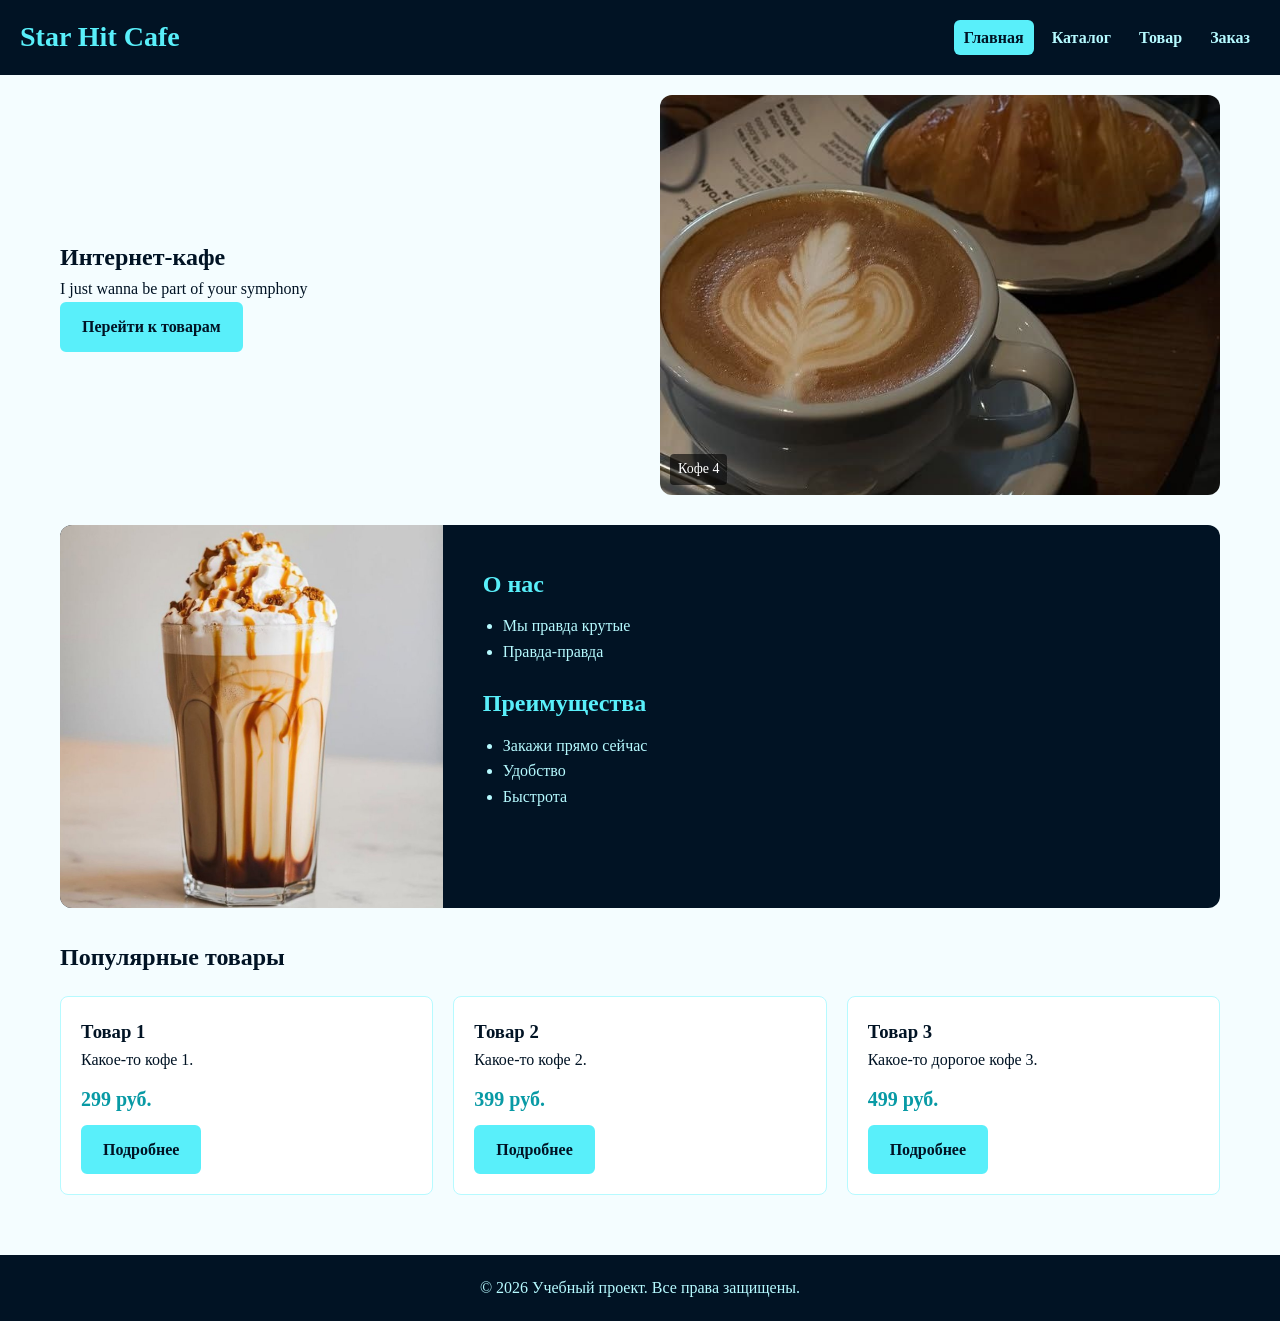
==== index.html @ b4f0cbf7 "feat: add responsive layout, a11y and carousel" ====
<!doctype html>
<html lang="ru">
<head>
  <meta charset="UTF-8">
  <meta name="viewport" content="width=device-width, initial-scale=1.0">
  <meta name="description" content="Учебный frontend-проект интернет-кафе Star Hit Cafe.">
  <title>Star Hit Cafe — Главная</title>
  <link rel="stylesheet" href="css/style.css">
  <link rel="stylesheet" href="css/responsive.css">
</head>
<body>
  <a class="skip-link" href="#main">Перейти к основному содержимому</a>

  <header class="site-header">
    <div class="header-inner">
      <a class="logo" href="index.html" aria-label="Star Hit Cafe - на главную">Star Hit Cafe</a>
      <nav class="site-nav" aria-label="Основная навигация">
        <ul class="nav-list">
          <li><a href="index.html" class="nav-link active" aria-current="page">Главная</a></li>
          <li><a href="catalog.html" class="nav-link">Каталог</a></li>
          <li><a href="product.html" class="nav-link">Товар</a></li>
          <li><a href="order.html" class="nav-link">Заказ</a></li>
        </ul>
      </nav>
    </div>
  </header>

  <main id="main" class="main-content">
    <section class="hero-section">
      <div class="hero-text">
        <h1 class="hero-title">Интернет-кафе</h1>
        <p class="hero-desc">I just wanna be part of your symphony</p>
        <a class="btn" href="#popular">Перейти к товарам</a>
      </div>
      
      <!-- CSS КАРУСЕЛЬ -->
      <div class="carousel">
        <div class="carousel-inner">
          <div class="carousel-item">
            <img src="images/coffee-4.jpg" alt="Кофе 4" class="carousel-img">
            <span class="carousel-caption">Кофе 4</span>
          </div>
          <div class="carousel-item">
            <img src="images/coffee-5.jpg" alt="Кофе 5" class="carousel-img">
            <span class="carousel-caption">Кофе 5</span>
          </div>
          <div class="carousel-item">
            <img src="images/coffee-6.jpg" alt="Кофе 6" class="carousel-img">
            <span class="carousel-caption">Кофе 6</span>
          </div>
        </div>
      </div>
    </section>

    <section class="info-section">
      <div class="info-img-container">
        <img src="images/coffee-1.jpg" alt="Наш кофе" class="info-img">
      </div>
      <div class="info-content">
        <h2 id="about-us">О нас</h2>
        <ul class="info-list">
          <li>Мы правда крутые</li>
          <li>Правда-правда</li>
        </ul>
        <h2 id="advantages">Преимущества</h2>
        <ul class="info-list">
          <li>Закажи прямо сейчас</li>
          <li>Удобство</li>
          <li>Быстрота</li>
        </ul>
      </div>
    </section>

    <section id="popular" class="popular-section">
      <h2>Популярные товары</h2>
      <div class="products-grid">
        <article class="product-card">
          <h3>Товар 1</h3>
          <p>Какое-то кофе 1.</p>
          <p class="price">299 руб.</p>
          <a href="product.html" class="btn">Подробнее</a>
        </article>
        <article class="product-card">
          <h3>Товар 2</h3>
          <p>Какое-то кофе 2.</p>
          <p class="price">399 руб.</p>
          <a href="product.html" class="btn">Подробнее</a>
        </article>
        <article class="product-card">
          <h3>Товар 3</h3>
          <p>Какое-то дорогое кофе 3.</p>
          <p class="price">499 руб.</p>
          <a href="product.html" class="btn">Подробнее</a>
        </article>
      </div>
    </section>
  </main>

  <footer class="site-footer">
    <p>&copy; 2026 Учебный проект. Все права защищены.</p>
  </footer>
  <script src="js/main.js" defer></script>
</body>
</html>
---- css/style.css ----
:root {
  --color-bg: #f4fdff;
  --color-text: #011324;
  --color-primary: #59effa;
  --color-primary-dark: #089aa5;
  --color-surface: #011324;
  --color-border: #b6faff;
}

* { box-sizing: border-box; margin: 0; padding: 0; }

body {
  font-family: 'Garamond', 'Times New Roman', serif;
  background-color: var(--color-bg);
  color: var(--color-text);
  line-height: 1.6;
  cursor: url('../images/cursor-normal.png'), auto;
}

a, button, .btn { cursor: url('../images/cursor-hover.png'), pointer; }

.skip-link {
  position: absolute;
  top: -100px;
  left: 16px;
  background: #111;
  color: #fff;
  padding: 8px 12px;
  z-index: 1000;
  text-decoration: none;
}
.skip-link:focus { top: 16px; }

:focus-visible { outline: 3px solid var(--color-primary-dark); outline-offset: 3px; }

.site-header { background: var(--color-surface); padding: 15px 20px; }
.header-inner { display: flex; flex-direction: column; align-items: center; gap: 10px; }
.logo { font-size: 28px; color: var(--color-primary); text-decoration: none; font-weight: bold; }
.nav-list { display: flex; flex-direction: column; gap: 8px; list-style: none; }
.nav-link { color: var(--color-border); text-decoration: none; font-weight: bold; padding: 5px 10px; border-radius: 6px; display: block; text-align: center; }
.nav-link:hover, .nav-link.active { background: var(--color-primary); color: var(--color-text); }

.main-content { padding: 20px; max-width: 1200px; margin: 0 auto; }
.page-title { margin-bottom: 20px; border-bottom: 3px solid var(--color-primary); display: inline-block; }

.btn { display: inline-block; background: var(--color-primary); color: var(--color-text); padding: 10px 20px; text-decoration: none; border-radius: 6px; font-weight: bold; border: 2px solid var(--color-primary); transition: 0.2s; font-family: inherit; font-size: 16px; }
.btn:hover { background: transparent; color: var(--color-primary-dark); }

/* Блок О нас */
.info-section { margin: 30px 0; display: flex; flex-direction: column; background: var(--color-surface); color: var(--color-border); border-radius: 12px; overflow: hidden; }
.info-img-container { min-height: 200px; }
.info-img { width: 100%; height: 100%; object-fit: cover; display: block; }
.info-content { padding: 20px; }
.info-content h2 { color: var(--color-primary); margin-bottom: 10px; }
.info-list { margin-left: 20px; margin-bottom: 20px; }

/* Сетка товаров */
.products-grid { display: grid; grid-template-columns: 1fr; gap: 20px; margin-top: 20px; }
.product-card { background: #fff; padding: 20px; border-radius: 8px; border: 1px solid var(--color-border); }
.price { font-weight: bold; font-size: 20px; color: var(--color-primary-dark); margin: 10px 0; }

/* Карусель */
.carousel { width: 100%; overflow: hidden; border-radius: 12px; position: relative; margin-top: 20px; }
.carousel-inner { display: flex; animation: slide 12s infinite; width: 300%; }
.carousel-item { width: 33.333%; position: relative; }
.carousel-img { width: 100%; height: 250px; object-fit: cover; display: block; }
.carousel-caption { position: absolute; bottom: 10px; left: 10px; background: rgba(0,0,0,0.6); color: #fff; padding: 4px 8px; border-radius: 4px; font-size: 14px; }

@keyframes slide {
  0%, 25% { margin-left: 0; }
  33%, 58% { margin-left: -100%; }
  66%, 91% { margin-left: -200%; }
  100% { margin-left: 0; }
}

/* Каталог и фильтры */
.catalog-layout { display: flex; flex-direction: column; gap: 20px; }
.filters { background: var(--color-surface); color: var(--color-border); padding: 15px; border-radius: 8px; }
.filters h2 { color: var(--color-primary); margin-bottom: 10px; }
.filters label { display: block; margin-bottom: 10px; }

/* Страница товара */
.product-detail { display: flex; flex-direction: column; gap: 20px; margin-bottom: 30px; }
.product-image img { width: 100%; border-radius: 8px; }

/* Таблица */
.table-wrapper { overflow-x: auto; margin-top: 15px; }
.product-table { width: 100%; min-width: 400px; border-collapse: collapse; }
.product-table th, .product-table td { padding: 10px; border: 1px solid var(--color-border); text-align: left; }
.product-table caption { font-weight: bold; text-align: left; margin-bottom: 10px; }

/* Форма */
.order-form { display: grid; gap: 15px; background: #fff; padding: 20px; border-radius: 8px; border: 1px solid var(--color-border); }
.form-group { display: flex; flex-direction: column; gap: 5px; }
.order-form input, .order-form textarea { padding: 10px; border: 1px solid var(--color-border); border-radius: 6px; font-family: inherit; font-size: 16px; min-height: 44px; }

.site-footer { background: var(--color-surface); color: var(--color-border); text-align: center; padding: 20px; margin-top: 40px; }
---- css/responsive.css ----
/* Планшеты (от 768px) */
@media (min-width: 768px) {
  .header-inner { flex-direction: row; justify-content: space-between; }
  .nav-list { flex-direction: row; }
  .products-grid { grid-template-columns: repeat(2, 1fr); }
  .info-section { flex-direction: row; }
  .info-img-container { flex: 0 0 33%; }
  .info-content { flex: 1; padding: 40px; }
  .order-form { grid-template-columns: repeat(2, 1fr); }
  .form-group.full-width { grid-column: 1 / -1; }
  .catalog-layout { flex-direction: row; }
  .filters { flex: 0 0 250px; }
  .catalog-products { flex: 1; }
  .carousel-img { height: 400px; }
}

/* Десктоп (от 1024px) */
@media (min-width: 1024px) {
  .products-grid { grid-template-columns: repeat(3, 1fr); }
  .product-detail { flex-direction: row; }
  .product-image { flex: 0 0 50%; }
  .product-info { flex: 1; }
  .hero-section { display: flex; gap: 40px; align-items: center; }
  .hero-text { flex: 1; }
  .carousel { flex: 1; margin-top: 0; }
}
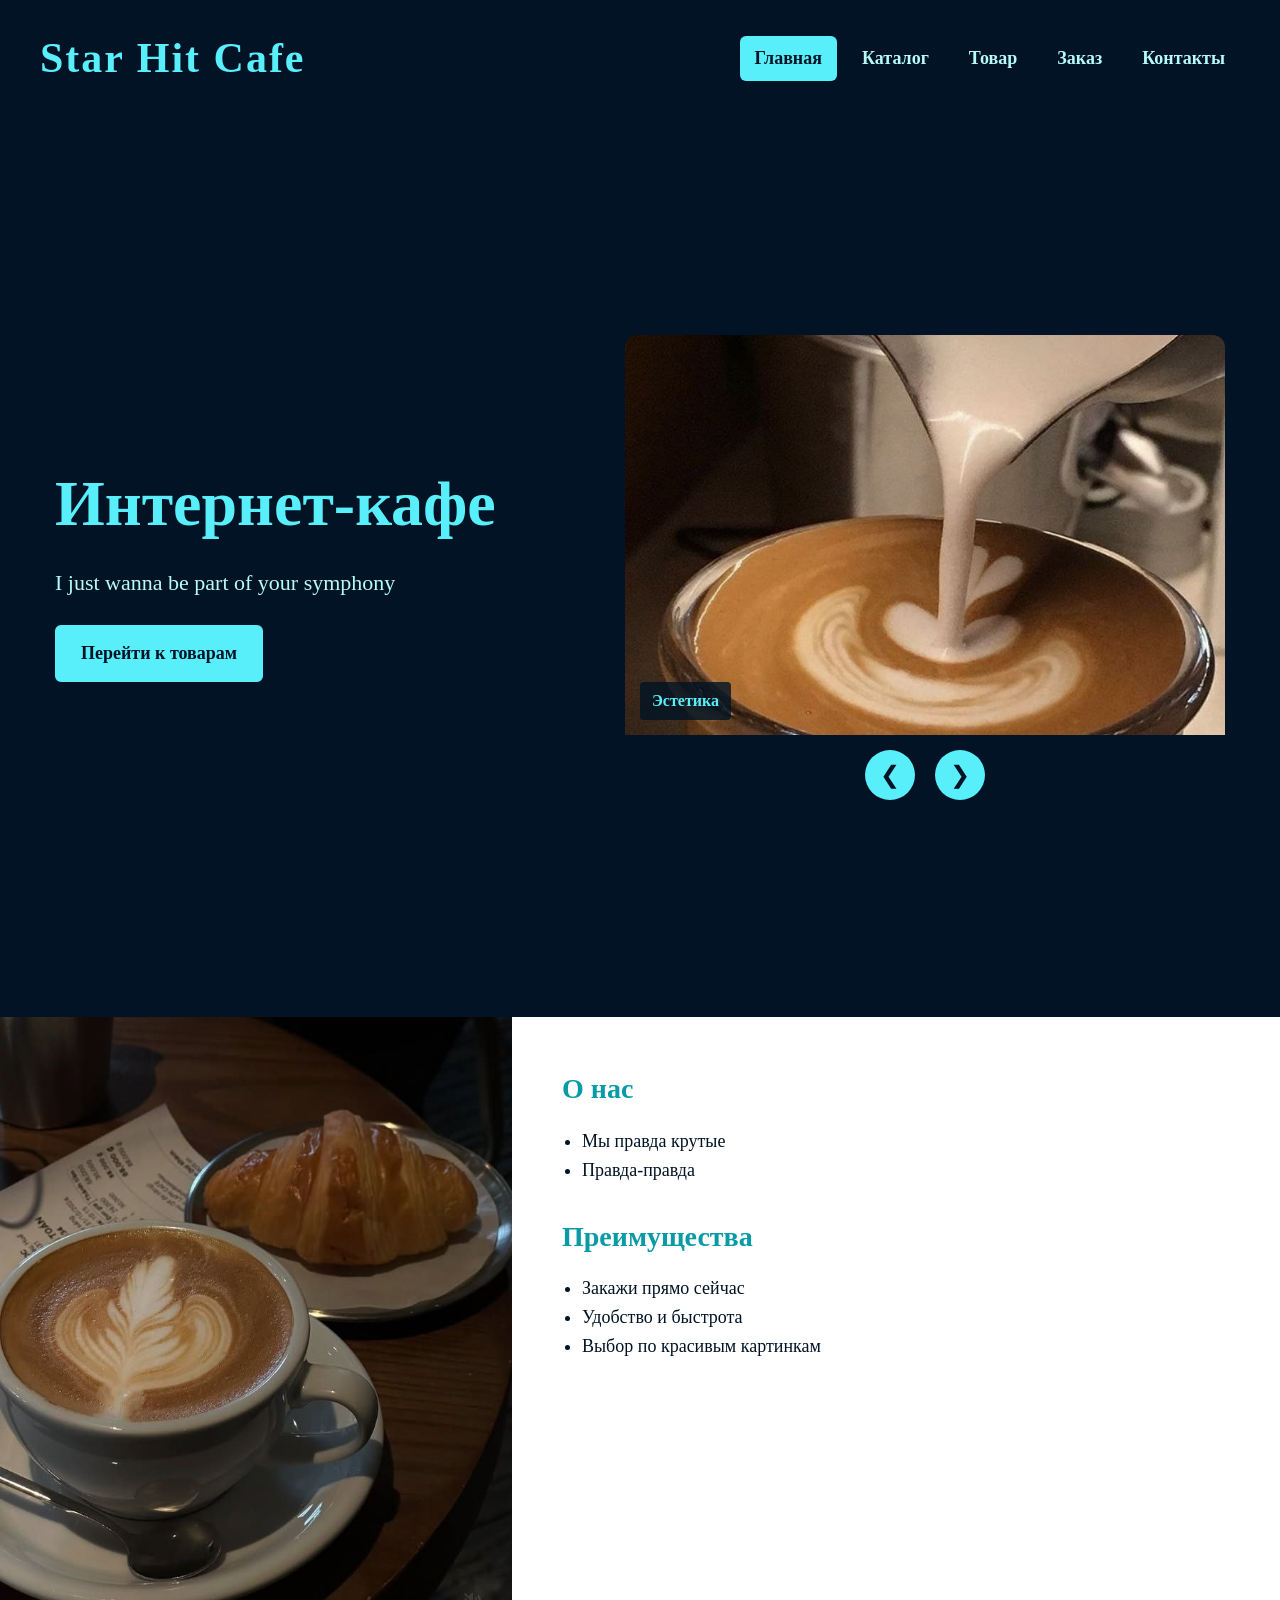
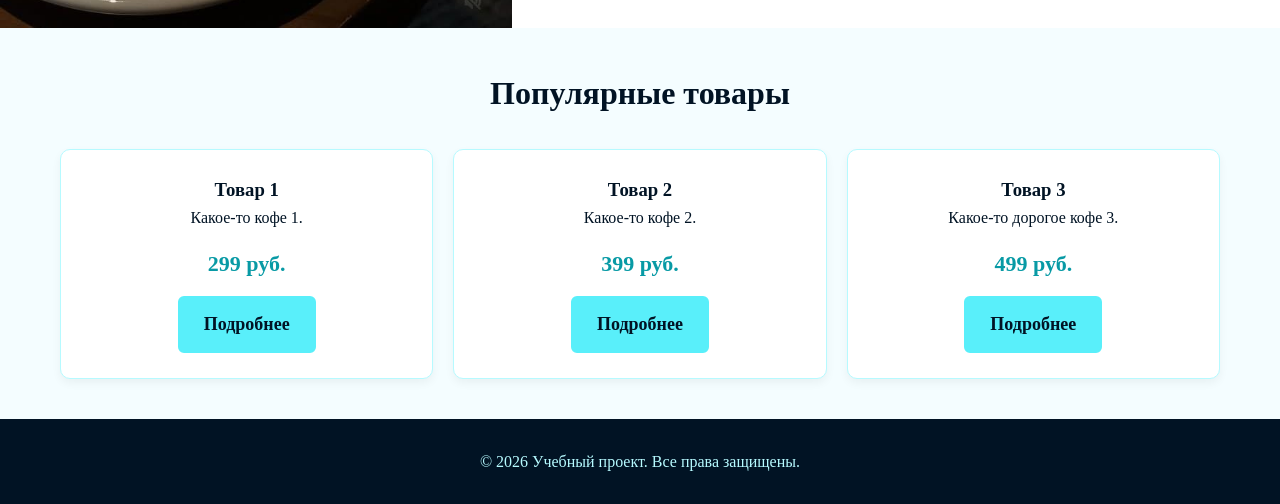
==== commit 8cb74157: "fix: update design, carousel, filters and product page" ====
--- a/index.html
+++ b/index.html
@@ -3,7 +3,6 @@
 <head>
   <meta charset="UTF-8">
   <meta name="viewport" content="width=device-width, initial-scale=1.0">
-  <meta name="description" content="Учебный frontend-проект интернет-кафе Star Hit Cafe.">
   <title>Star Hit Cafe — Главная</title>
   <link rel="stylesheet" href="css/style.css">
   <link rel="stylesheet" href="css/responsive.css">
@@ -13,60 +12,66 @@
 
   <header class="site-header">
     <div class="header-inner">
-      <a class="logo" href="index.html" aria-label="Star Hit Cafe - на главную">Star Hit Cafe</a>
+      <a class="logo" href="index.html">Star Hit Cafe</a>
       <nav class="site-nav" aria-label="Основная навигация">
         <ul class="nav-list">
-          <li><a href="index.html" class="nav-link active" aria-current="page">Главная</a></li>
+          <li><a href="index.html" class="nav-link active">Главная</a></li>
           <li><a href="catalog.html" class="nav-link">Каталог</a></li>
           <li><a href="product.html" class="nav-link">Товар</a></li>
           <li><a href="order.html" class="nav-link">Заказ</a></li>
+          <li><a href="contacts.html" class="nav-link">Контакты</a></li>
         </ul>
       </nav>
     </div>
   </header>
 
-  <main id="main" class="main-content">
+  <main id="main">
     <section class="hero-section">
-      <div class="hero-text">
+      <div class="hero-content">
         <h1 class="hero-title">Интернет-кафе</h1>
         <p class="hero-desc">I just wanna be part of your symphony</p>
         <a class="btn" href="#popular">Перейти к товарам</a>
       </div>
-      
-      <!-- CSS КАРУСЕЛЬ -->
-      <div class="carousel">
-        <div class="carousel-inner">
-          <div class="carousel-item">
-            <img src="images/coffee-4.jpg" alt="Кофе 4" class="carousel-img">
-            <span class="carousel-caption">Кофе 4</span>
+
+      <div class="carousel-container">
+        <div class="carousel">
+          <div class="carousel-track" id="carouselTrack">
+            <div class="carousel-item">
+              <img src="images/cup-steam.jpg" alt="Кофе 4" class="carousel-img">
+              <span class="carousel-caption">Эстетика</span>
+            </div>
+            <div class="carousel-item">
+              <img src="images/coffee-5.jpg" alt="Кофе 5" class="carousel-img">
+              <span class="carousel-caption">Забыл</span>
+            </div>
+            <div class="carousel-item">
+              <img src="images/coffee-6.jpg" alt="Кофе 6" class="carousel-img">
+              <span class="carousel-caption">Ну я</span>
+            </div>
           </div>
-          <div class="carousel-item">
-            <img src="images/coffee-5.jpg" alt="Кофе 5" class="carousel-img">
-            <span class="carousel-caption">Кофе 5</span>
-          </div>
-          <div class="carousel-item">
-            <img src="images/coffee-6.jpg" alt="Кофе 6" class="carousel-img">
-            <span class="carousel-caption">Кофе 6</span>
-          </div>
+        </div>
+        <div class="carousel-controls">
+          <button class="carousel-btn" id="prevBtn" aria-label="Предыдущий слайд">&#10094;</button>
+          <button class="carousel-btn" id="nextBtn" aria-label="Следующий слайд">&#10095;</button>
         </div>
       </div>
     </section>
 
     <section class="info-section">
       <div class="info-img-container">
-        <img src="images/coffee-1.jpg" alt="Наш кофе" class="info-img">
+        <img src="images/coffee-4.jpg" alt="Наш кофе" class="info-img">
       </div>
       <div class="info-content">
-        <h2 id="about-us">О нас</h2>
+        <h2>О нас</h2>
         <ul class="info-list">
           <li>Мы правда крутые</li>
           <li>Правда-правда</li>
         </ul>
-        <h2 id="advantages">Преимущества</h2>
+        <h2>Преимущества</h2>
         <ul class="info-list">
           <li>Закажи прямо сейчас</li>
-          <li>Удобство</li>
-          <li>Быстрота</li>
+          <li>Удобство и быстрота</li>
+          <li>Выбор по красивым картинкам</li>
         </ul>
       </div>
     </section>
--- a/css/style.css
+++ b/css/style.css
@@ -14,84 +14,148 @@
   background-color: var(--color-bg);
   color: var(--color-text);
   line-height: 1.6;
+  display: flex;
+  flex-direction: column;
+  min-height: 100vh;
   cursor: url('../images/cursor-normal.png'), auto;
 }
 
-a, button, .btn { cursor: url('../images/cursor-hover.png'), pointer; }
+a, button, .btn, input[type="submit"], input[type="reset"], .nav-link { 
+  cursor: url('../images/cursor-hover.png'), pointer; 
+}
+
+main { flex: 1; }
 
 .skip-link {
   position: absolute;
-  top: -100px;
-  left: 16px;
-  background: #111;
-  color: #fff;
-  padding: 8px 12px;
-  z-index: 1000;
+  top: -100px; left: 16px;
+  background: #111; color: #fff;
+  padding: 8px 12px; z-index: 1000;
   text-decoration: none;
 }
 .skip-link:focus { top: 16px; }
 
 :focus-visible { outline: 3px solid var(--color-primary-dark); outline-offset: 3px; }
 
-.site-header { background: var(--color-surface); padding: 15px 20px; }
-.header-inner { display: flex; flex-direction: column; align-items: center; gap: 10px; }
-.logo { font-size: 28px; color: var(--color-primary); text-decoration: none; font-weight: bold; }
-.nav-list { display: flex; flex-direction: column; gap: 8px; list-style: none; }
-.nav-link { color: var(--color-border); text-decoration: none; font-weight: bold; padding: 5px 10px; border-radius: 6px; display: block; text-align: center; }
-.nav-link:hover, .nav-link.active { background: var(--color-primary); color: var(--color-text); }
+.site-header {
+  background: var(--color-surface);
+  padding: 25px 40px;
+}
+.header-inner {
+  display: flex;
+  flex-direction: column;
+  align-items: center;
+  gap: 15px;
+  max-width: 1200px;
+  margin: 0 auto;
+}
+.logo {
+  font-size: 42px;
+  color: var(--color-primary);
+  text-decoration: none;
+  font-weight: bold;
+  letter-spacing: 2px;
+}
+.nav-list {
+  display: flex;
+  flex-direction: column;
+  gap: 10px;
+  list-style: none;
+}
+.nav-link {
+  color: var(--color-border);
+  text-decoration: none;
+  font-weight: bold;
+  padding: 8px 15px;
+  border-radius: 6px;
+  display: block;
+  text-align: center;
+  font-size: 18px;
+}
+.nav-link:hover, .nav-link.active {
+  background: var(--color-primary);
+  color: var(--color-text);
+}
 
-.main-content { padding: 20px; max-width: 1200px; margin: 0 auto; }
-.page-title { margin-bottom: 20px; border-bottom: 3px solid var(--color-primary); display: inline-block; }
+.main-content { padding: 40px 20px; max-width: 1200px; margin: 0 auto; width: 100%; }
+.page-title { margin-bottom: 30px; border-bottom: 3px solid var(--color-primary); display: inline-block; font-size: 32px; }
 
-.btn { display: inline-block; background: var(--color-primary); color: var(--color-text); padding: 10px 20px; text-decoration: none; border-radius: 6px; font-weight: bold; border: 2px solid var(--color-primary); transition: 0.2s; font-family: inherit; font-size: 16px; }
+.btn {
+  display: inline-block;
+  background: var(--color-primary);
+  color: var(--color-text);
+  padding: 12px 24px;
+  text-decoration: none;
+  border-radius: 6px;
+  font-weight: bold;
+  border: 2px solid var(--color-primary);
+  transition: 0.2s;
+  font-family: inherit;
+  font-size: 18px;
+  text-align: center;
+}
 .btn:hover { background: transparent; color: var(--color-primary-dark); }
 
-/* Блок О нас */
-.info-section { margin: 30px 0; display: flex; flex-direction: column; background: var(--color-surface); color: var(--color-border); border-radius: 12px; overflow: hidden; }
-.info-img-container { min-height: 200px; }
-.info-img { width: 100%; height: 100%; object-fit: cover; display: block; }
-.info-content { padding: 20px; }
-.info-content h2 { color: var(--color-primary); margin-bottom: 10px; }
-.info-list { margin-left: 20px; margin-bottom: 20px; }
+.hero-section {
+  min-height: 100vh;
+  display: flex;
+  flex-direction: column;
+  background: var(--color-surface);
+  color: var(--color-border);
+  padding: 40px 20px;
+}
+.hero-content {
+  text-align: center;
+  margin-bottom: 30px;
+}
+.hero-title { font-size: 48px; color: var(--color-primary); margin-bottom: 10px; }
+.hero-desc { font-size: 22px; margin-bottom: 25px; }
 
-/* Сетка товаров */
-.products-grid { display: grid; grid-template-columns: 1fr; gap: 20px; margin-top: 20px; }
-.product-card { background: #fff; padding: 20px; border-radius: 8px; border: 1px solid var(--color-border); }
-.price { font-weight: bold; font-size: 20px; color: var(--color-primary-dark); margin: 10px 0; }
-
-/* Карусель */
-.carousel { width: 100%; overflow: hidden; border-radius: 12px; position: relative; margin-top: 20px; }
-.carousel-inner { display: flex; animation: slide 12s infinite; width: 300%; }
-.carousel-item { width: 33.333%; position: relative; }
-.carousel-img { width: 100%; height: 250px; object-fit: cover; display: block; }
-.carousel-caption { position: absolute; bottom: 10px; left: 10px; background: rgba(0,0,0,0.6); color: #fff; padding: 4px 8px; border-radius: 4px; font-size: 14px; }
-
-@keyframes slide {
-  0%, 25% { margin-left: 0; }
-  33%, 58% { margin-left: -100%; }
-  66%, 91% { margin-left: -200%; }
-  100% { margin-left: 0; }
+.carousel-container { position: relative; max-width: 800px; margin: 0 auto; width: 100%; overflow: hidden; border-radius: 12px; }
+.carousel-track { display: flex; transition: transform 0.5s ease-in-out; }
+.carousel-item { min-width: 100%; position: relative; }
+.carousel-img { width: 100%; height: 400px; object-fit: cover; display: block; }
+.carousel-caption {
+  position: absolute; bottom: 15px; left: 15px;
+  background: rgba(1,19,36,0.8); color: var(--color-primary);
+  padding: 6px 12px; border-radius: 4px; font-weight: bold;
+}
+.carousel-controls { display: flex; justify-content: center; gap: 20px; margin-top: 15px; }
+.carousel-btn {
+  background: var(--color-primary); border: none; color: var(--color-text);
+  font-size: 24px; width: 50px; height: 50px; border-radius: 50%; cursor: pointer;
 }
 
-/* Каталог и фильтры */
-.catalog-layout { display: flex; flex-direction: column; gap: 20px; }
-.filters { background: var(--color-surface); color: var(--color-border); padding: 15px; border-radius: 8px; }
-.filters h2 { color: var(--color-primary); margin-bottom: 10px; }
-.filters label { display: block; margin-bottom: 10px; }
+.info-section {
+  display: flex;
+  flex-direction: column;
+  background: #fff;
+  width: 100%;
+}
+.info-img-container { width: 100%; height: 300px; }
+.info-img { width: 100%; height: 100%; object-fit: cover; display: block; }
+.info-content { padding: 40px 20px; max-width: 800px; margin: 0 auto; }
+.info-content h2 { color: var(--color-primary-dark); margin-bottom: 15px; font-size: 28px; }
+.info-list { margin-left: 20px; margin-bottom: 30px; font-size: 18px; }
 
-/* Страница товара */
-.product-detail { display: flex; flex-direction: column; gap: 20px; margin-bottom: 30px; }
-.product-image img { width: 100%; border-radius: 8px; }
+.popular-section { padding: 40px 20px; max-width: 1200px; margin: 0 auto; }
+.popular-section h2 { text-align: center; margin-bottom: 30px; font-size: 32px; }
+.products-grid { display: grid; grid-template-columns: 1fr; gap: 20px; }
+.product-card { background: #fff; padding: 25px; border-radius: 10px; border: 1px solid var(--color-border); text-align: center; box-shadow: 0 4px 10px rgba(0,0,0,0.05); }
+.price { font-weight: bold; font-size: 22px; color: var(--color-primary-dark); margin: 15px 0; }
 
-/* Таблица */
-.table-wrapper { overflow-x: auto; margin-top: 15px; }
-.product-table { width: 100%; min-width: 400px; border-collapse: collapse; }
-.product-table th, .product-table td { padding: 10px; border: 1px solid var(--color-border); text-align: left; }
-.product-table caption { font-weight: bold; text-align: left; margin-bottom: 10px; }
+.order-form { display: grid; gap: 20px; background: #fff; padding: 30px; border-radius: 10px; border: 1px solid var(--color-border); }
+.form-group { display: flex; flex-direction: column; gap: 8px; }
+.order-form input, .order-form select, .order-form textarea {
+  padding: 12px; border: 1px solid var(--color-border); border-radius: 6px; font-family: inherit; font-size: 16px;
+}
+.checkbox-label { display: flex; align-items: center; gap: 10px; font-size: 16px; }
 
-/* Форма */
-.order-form { display: grid; gap: 15px; background: #fff; padding: 20px; border-radius: 8px; border: 1px solid var(--color-border); }
-.form-group { display: flex; flex-direction: column; gap: 5px; }
-.order-form input, .order-form textarea { padding: 10px; border: 1px solid var(--color-border); border-radius: 6px; font-family: inherit; font-size: 16px; min-height: 44px; }
+.contacts-layout { display: flex; flex-direction: column; gap: 30px; margin-top: 20px; }
+.contact-info, .contact-feedback { background: #fff; padding: 30px; border-radius: 10px; border: 1px solid var(--color-border); }
+.contact-info h2, .contact-feedback h2 { margin-bottom: 20px; color: var(--color-primary-dark); }
 
-.site-footer { background: var(--color-surface); color: var(--color-border); text-align: center; padding: 20px; margin-top: 40px; }+.card-img { width: 100%; height: 200px; object-fit: cover; border-radius: 8px; margin-bottom: 15px; }
+.main-img { width: 100%; max-height: 500px; object-fit: cover; border-radius: 12px; }
+
+.site-footer { background: var(--color-surface); color: var(--color-border); text-align: center; padding: 30px 20px; }
--- a/css/responsive.css
+++ b/css/responsive.css
@@ -1,26 +1,29 @@
-/* Планшеты (от 768px) */
 @media (min-width: 768px) {
   .header-inner { flex-direction: row; justify-content: space-between; }
   .nav-list { flex-direction: row; }
   .products-grid { grid-template-columns: repeat(2, 1fr); }
+  
   .info-section { flex-direction: row; }
-  .info-img-container { flex: 0 0 33%; }
-  .info-content { flex: 1; padding: 40px; }
+  .info-img-container { width: 40%; height: auto; min-height: 400px; }
+  .info-content { flex: 1; padding: 50px; }
+  
   .order-form { grid-template-columns: repeat(2, 1fr); }
-  .form-group.full-width { grid-column: 1 / -1; }
-  .catalog-layout { flex-direction: row; }
-  .filters { flex: 0 0 250px; }
-  .catalog-products { flex: 1; }
-  .carousel-img { height: 400px; }
+  .full-width { grid-column: 1 / -1; }
+  .form-actions { display: flex; justify-content: center; }
+
+  .contacts-layout { flex-direction: row; align-items: flex-start; }
+  .contact-info { flex: 0 0 35%; }
+  .contact-feedback { flex: 1; }
 }
 
-/* Десктоп (от 1024px) */
 @media (min-width: 1024px) {
   .products-grid { grid-template-columns: repeat(3, 1fr); }
-  .product-detail { flex-direction: row; }
+  .hero-section { flex-direction: row; align-items: center; justify-content: space-around; }
+  .hero-content { text-align: left; flex: 1; max-width: 500px; margin-bottom: 0; }
+  .hero-title { font-size: 64px; }
+  .carousel-container { flex: 1; max-width: 600px; margin: 0; }
+  
+  .product-detail { flex-direction: row; gap: 40px; }
   .product-image { flex: 0 0 50%; }
   .product-info { flex: 1; }
-  .hero-section { display: flex; gap: 40px; align-items: center; }
-  .hero-text { flex: 1; }
-  .carousel { flex: 1; margin-top: 0; }
 }
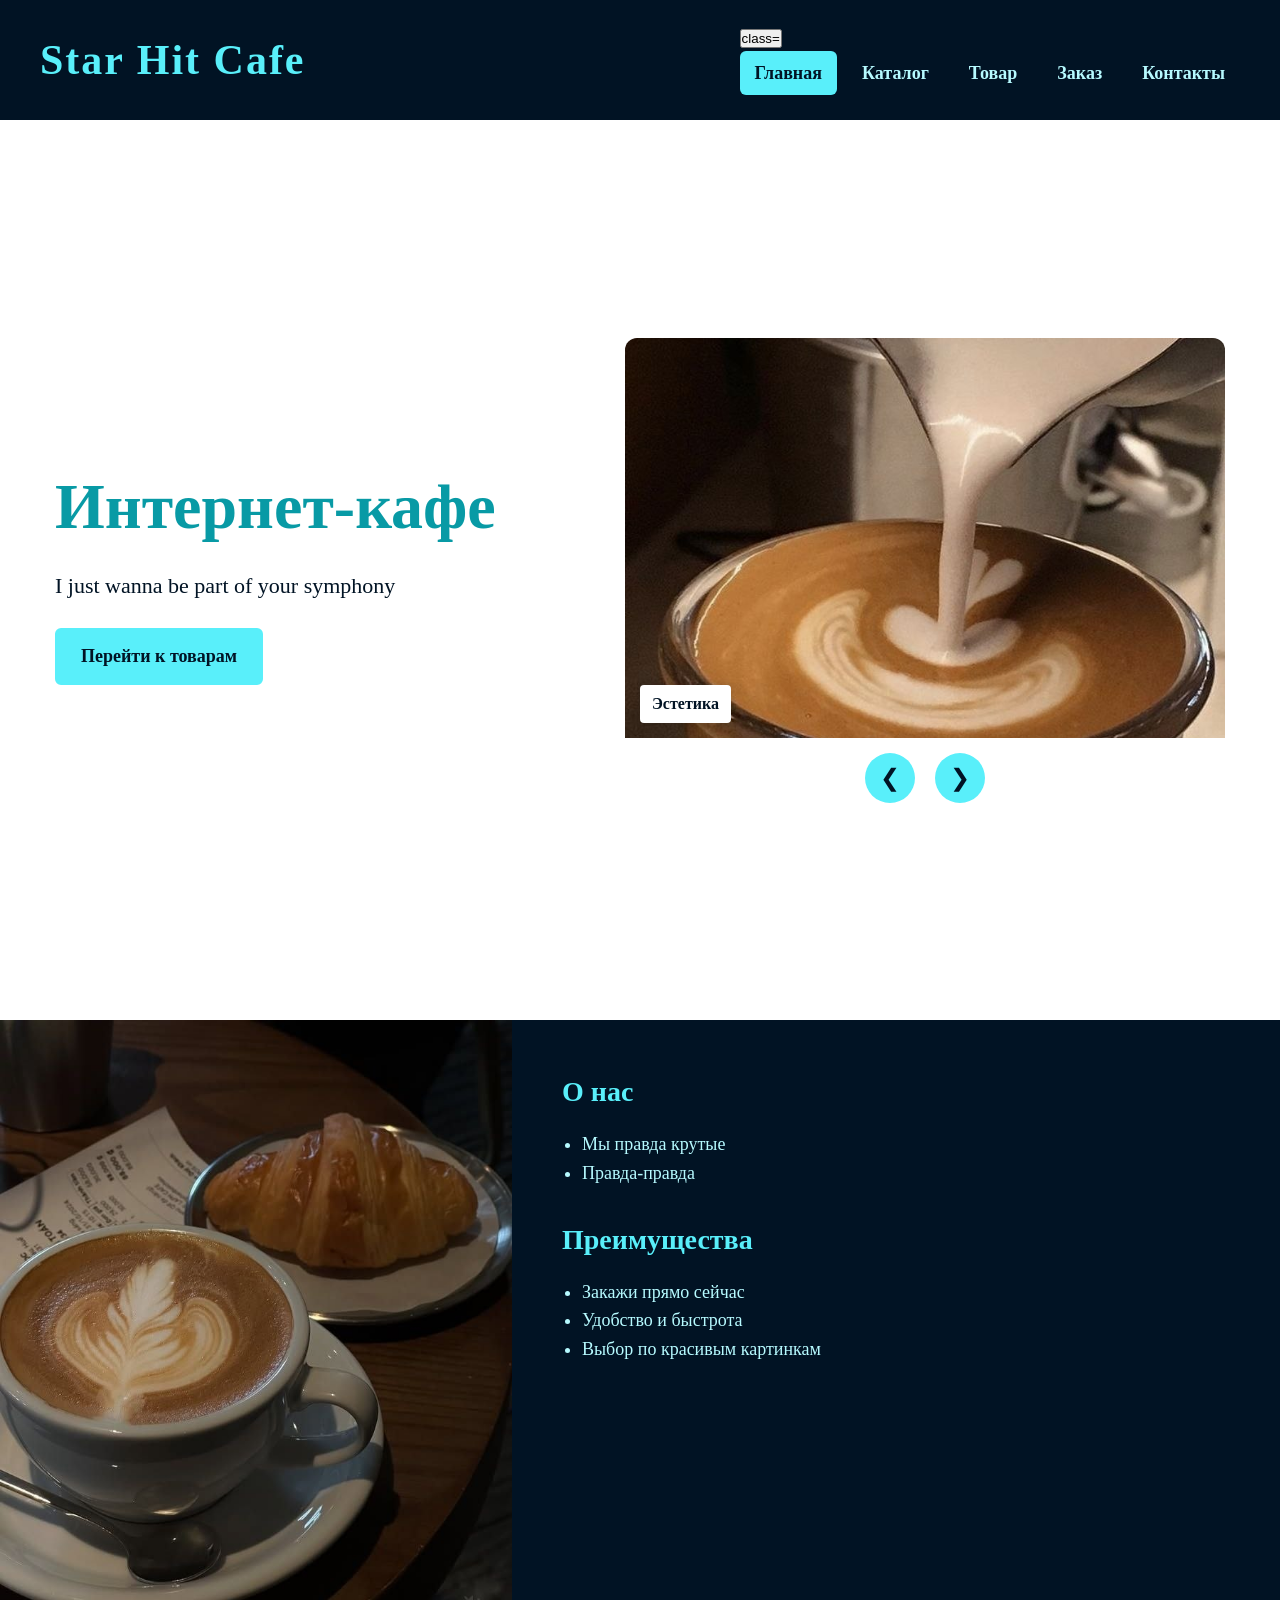
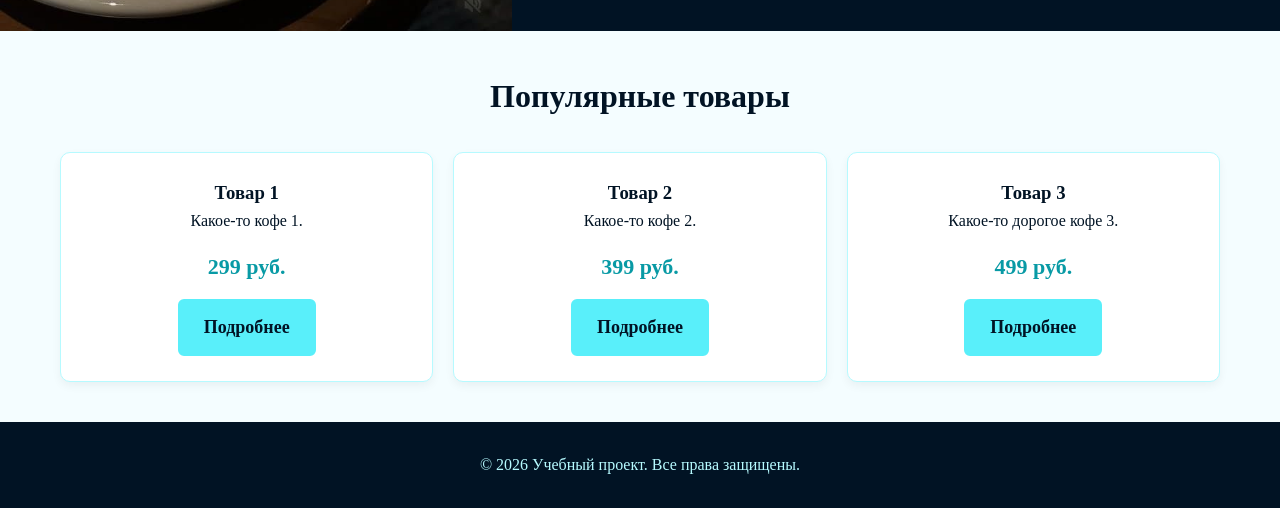
==== commit 236f4b20: "feat: nothing" ====
--- a/index.html
+++ b/index.html
@@ -14,6 +14,7 @@
     <div class="header-inner">
       <a class="logo" href="index.html">Star Hit Cafe</a>
       <nav class="site-nav" aria-label="Основная навигация">
+        <button>class=</button>
         <ul class="nav-list">
           <li><a href="index.html" class="nav-link active">Главная</a></li>
           <li><a href="catalog.html" class="nav-link">Каталог</a></li>
--- a/css/style.css
+++ b/css/style.css
@@ -37,31 +37,17 @@
 
 :focus-visible { outline: 3px solid var(--color-primary-dark); outline-offset: 3px; }
 
-.site-header {
-  background: var(--color-surface);
-  padding: 25px 40px;
-}
-.header-inner {
-  display: flex;
-  flex-direction: column;
-  align-items: center;
-  gap: 15px;
-  max-width: 1200px;
-  margin: 0 auto;
-}
-.logo {
-  font-size: 42px;
-  color: var(--color-primary);
-  text-decoration: none;
-  font-weight: bold;
-  letter-spacing: 2px;
-}
+.site-header { background: var(--color-surface); padding: 25px 40px; }
+.header-inner { display: flex; flex-direction: column; align-items: center; gap: 15px; max-width: 1200px; margin: 0 auto; }
+.logo { font-size: 42px; color: var(--color-primary); text-decoration: none; font-weight: bold; letter-spacing: 2px; }
+
 .nav-list {
   display: flex;
   flex-direction: column;
   gap: 10px;
   list-style: none;
 }
+
 .nav-link {
   color: var(--color-border);
   text-decoration: none;
@@ -72,10 +58,7 @@
   text-align: center;
   font-size: 18px;
 }
-.nav-link:hover, .nav-link.active {
-  background: var(--color-primary);
-  color: var(--color-text);
-}
+.nav-link:hover, .nav-link.active { background: var(--color-primary); color: var(--color-text); }
 
 .main-content { padding: 40px 20px; max-width: 1200px; margin: 0 auto; width: 100%; }
 .page-title { margin-bottom: 30px; border-bottom: 3px solid var(--color-primary); display: inline-block; font-size: 32px; }
@@ -94,48 +77,26 @@
   font-size: 18px;
   text-align: center;
 }
-.btn:hover { background: transparent; color: var(--color-primary-dark); }
+.btn:hover { background: var(--color-surface); color: var(--color-primary); }
 
-.hero-section {
-  min-height: 100vh;
-  display: flex;
-  flex-direction: column;
-  background: var(--color-surface);
-  color: var(--color-border);
-  padding: 40px 20px;
-}
-.hero-content {
-  text-align: center;
-  margin-bottom: 30px;
-}
-.hero-title { font-size: 48px; color: var(--color-primary); margin-bottom: 10px; }
-.hero-desc { font-size: 22px; margin-bottom: 25px; }
+.hero-section { min-height: 100vh; display: flex; flex-direction: column; background: #ffffff; color: var(--color-text); padding: 40px 20px; }
+.hero-content { text-align: center; margin-bottom: 30px; }
+.hero-title { font-size: 48px; color: var(--color-primary-dark); margin-bottom: 10px; }
+.hero-desc { font-size: 22px; margin-bottom: 25px; color: var(--color-text); }
 
 .carousel-container { position: relative; max-width: 800px; margin: 0 auto; width: 100%; overflow: hidden; border-radius: 12px; }
 .carousel-track { display: flex; transition: transform 0.5s ease-in-out; }
 .carousel-item { min-width: 100%; position: relative; }
 .carousel-img { width: 100%; height: 400px; object-fit: cover; display: block; }
-.carousel-caption {
-  position: absolute; bottom: 15px; left: 15px;
-  background: rgba(1,19,36,0.8); color: var(--color-primary);
-  padding: 6px 12px; border-radius: 4px; font-weight: bold;
-}
+.carousel-caption { position: absolute; bottom: 15px; left: 15px; background: #ffffff; color: var(--color-surface); padding: 6px 12px; border-radius: 4px; font-weight: bold; box-shadow: 0 2px 8px rgba(0,0,0,0.15); }
 .carousel-controls { display: flex; justify-content: center; gap: 20px; margin-top: 15px; }
-.carousel-btn {
-  background: var(--color-primary); border: none; color: var(--color-text);
-  font-size: 24px; width: 50px; height: 50px; border-radius: 50%; cursor: pointer;
-}
+.carousel-btn { background: var(--color-primary); border: none; color: var(--color-text); font-size: 24px; width: 50px; height: 50px; border-radius: 50%; cursor: pointer; }
 
-.info-section {
-  display: flex;
-  flex-direction: column;
-  background: #fff;
-  width: 100%;
-}
+.info-section { display: flex; flex-direction: column; background: var(--color-surface); color: var(--color-border); width: 100%; }
 .info-img-container { width: 100%; height: 300px; }
 .info-img { width: 100%; height: 100%; object-fit: cover; display: block; }
 .info-content { padding: 40px 20px; max-width: 800px; margin: 0 auto; }
-.info-content h2 { color: var(--color-primary-dark); margin-bottom: 15px; font-size: 28px; }
+.info-content h2 { color: var(--color-primary); margin-bottom: 15px; font-size: 28px; }
 .info-list { margin-left: 20px; margin-bottom: 30px; font-size: 18px; }
 
 .popular-section { padding: 40px 20px; max-width: 1200px; margin: 0 auto; }
@@ -146,9 +107,7 @@
 
 .order-form { display: grid; gap: 20px; background: #fff; padding: 30px; border-radius: 10px; border: 1px solid var(--color-border); }
 .form-group { display: flex; flex-direction: column; gap: 8px; }
-.order-form input, .order-form select, .order-form textarea {
-  padding: 12px; border: 1px solid var(--color-border); border-radius: 6px; font-family: inherit; font-size: 16px;
-}
+.order-form input, .order-form select, .order-form textarea { padding: 12px; border: 1px solid var(--color-border); border-radius: 6px; font-family: inherit; font-size: 16px; }
 .checkbox-label { display: flex; align-items: center; gap: 10px; font-size: 16px; }
 
 .contacts-layout { display: flex; flex-direction: column; gap: 30px; margin-top: 20px; }
@@ -156,6 +115,22 @@
 .contact-info h2, .contact-feedback h2 { margin-bottom: 20px; color: var(--color-primary-dark); }
 
 .card-img { width: 100%; height: 200px; object-fit: cover; border-radius: 8px; margin-bottom: 15px; }
-.main-img { width: 100%; max-height: 500px; object-fit: cover; border-radius: 12px; }
+.main-img { width: 100%; max-height: 400px; object-fit: cover; border-radius: 12px; }
 
-.site-footer { background: var(--color-surface); color: var(--color-border); text-align: center; padding: 30px 20px; }+.site-footer { background: var(--color-surface); color: var(--color-border); text-align: center; padding: 30px 20px; }
+
+.styled-table { width: 100%; border-collapse: collapse; margin-top: 20px; }
+.styled-table th { background-color: var(--color-surface); color: var(--color-primary); padding: 15px; text-align: left; font-size: 18px; }
+.styled-table td { padding: 12px 15px; border-bottom: 1px solid var(--color-border); background-color: #fff; }
+.styled-table tr:nth-child(even) td { background-color: #f4fdff; }
+.styled-table caption { text-align: left; font-size: 24px; font-weight: bold; color: var(--color-primary-dark); margin-bottom: 15px; }
+
+.product-info { padding: 20px 0; display: flex; flex-direction: column; gap: 15px; }
+
+@media (max-width: 767px) {
+  .info-img-container { height: 250px; }
+  .main-img { max-height: 300px; }
+  .carousel-img { height: 250px; }
+  .card-img { height: 180px; }
+  .product-info .btn { margin-top: 10px; width: 100%; }
+}
--- a/css/responsive.css
+++ b/css/responsive.css
@@ -1,6 +1,7 @@
 @media (min-width: 768px) {
   .header-inner { flex-direction: row; justify-content: space-between; }
   .nav-list { flex-direction: row; }
+  
   .products-grid { grid-template-columns: repeat(2, 1fr); }
   
   .info-section { flex-direction: row; }
@@ -23,7 +24,7 @@
   .hero-title { font-size: 64px; }
   .carousel-container { flex: 1; max-width: 600px; margin: 0; }
   
-  .product-detail { flex-direction: row; gap: 40px; }
-  .product-image { flex: 0 0 50%; }
+  .product-detail { display: flex; flex-direction: row; gap: 40px; align-items: flex-start; }
   .product-info { flex: 1; }
+  .product-image { flex: 0 0 40%; }
 }
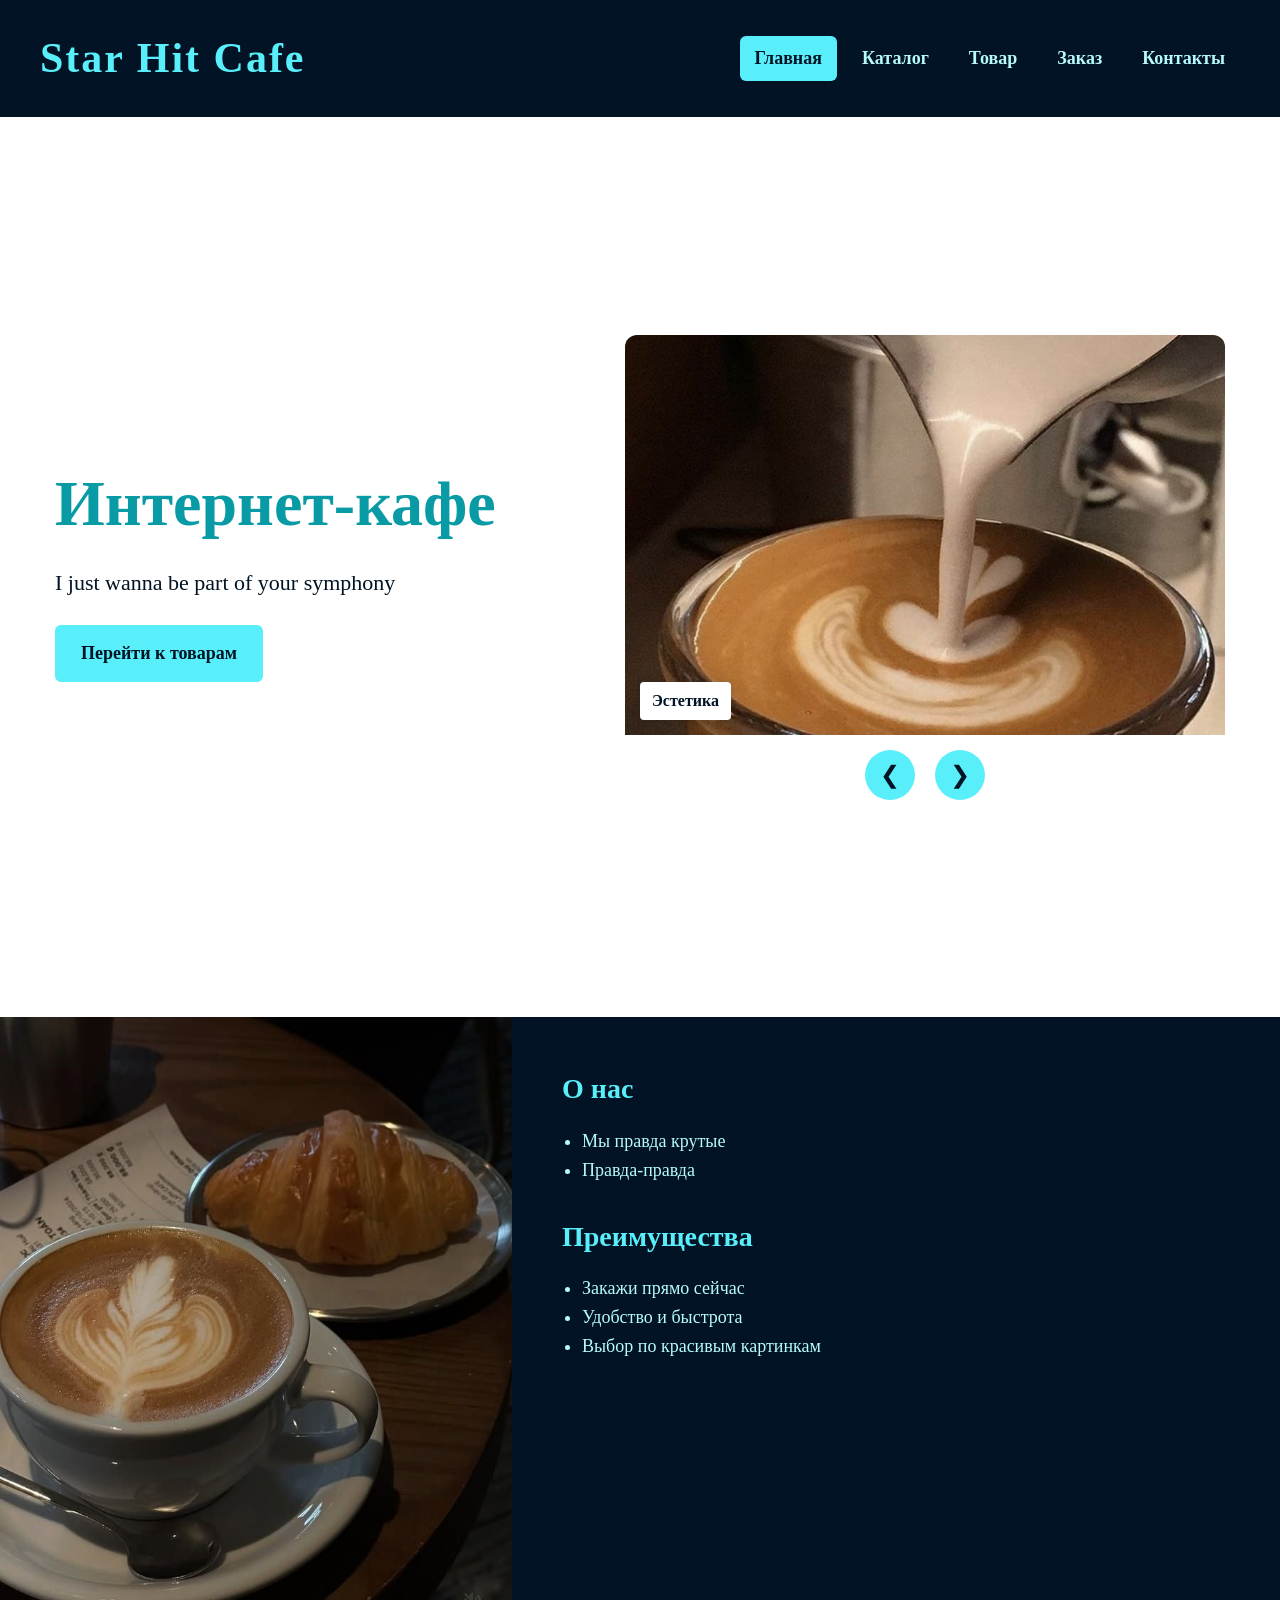
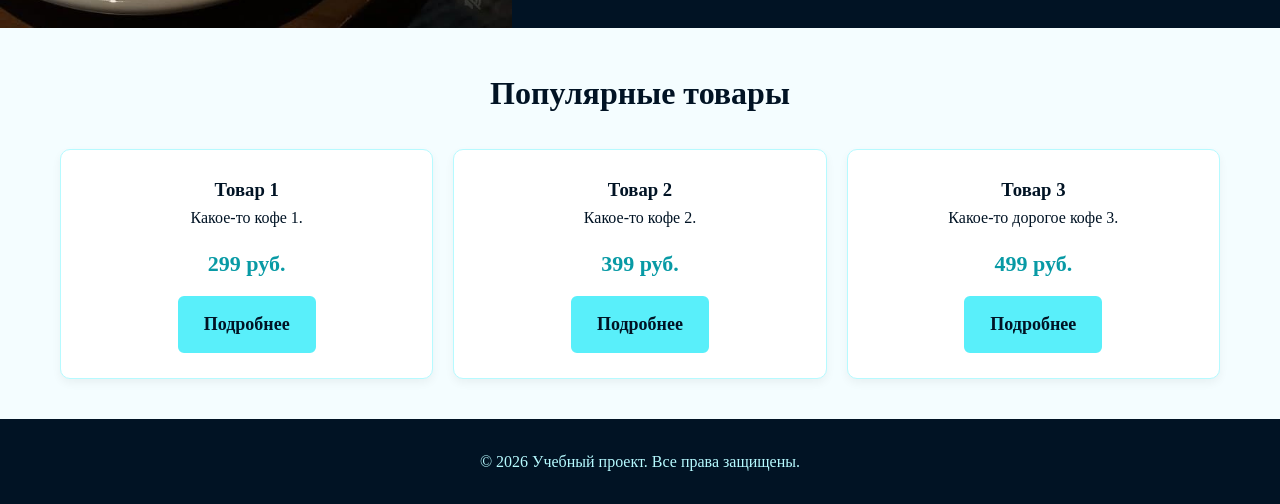
==== commit 6b9ddfa3: "feat: chego" ====
--- a/index.html
+++ b/index.html
@@ -14,7 +14,6 @@
     <div class="header-inner">
       <a class="logo" href="index.html">Star Hit Cafe</a>
       <nav class="site-nav" aria-label="Основная навигация">
-        <button>class=</button>
         <ul class="nav-list">
           <li><a href="index.html" class="nav-link active">Главная</a></li>
           <li><a href="catalog.html" class="nav-link">Каталог</a></li>
--- a/css/style.css
+++ b/css/style.css
@@ -133,4 +133,4 @@
   .carousel-img { height: 250px; }
   .card-img { height: 180px; }
   .product-info .btn { margin-top: 10px; width: 100%; }
-}+}
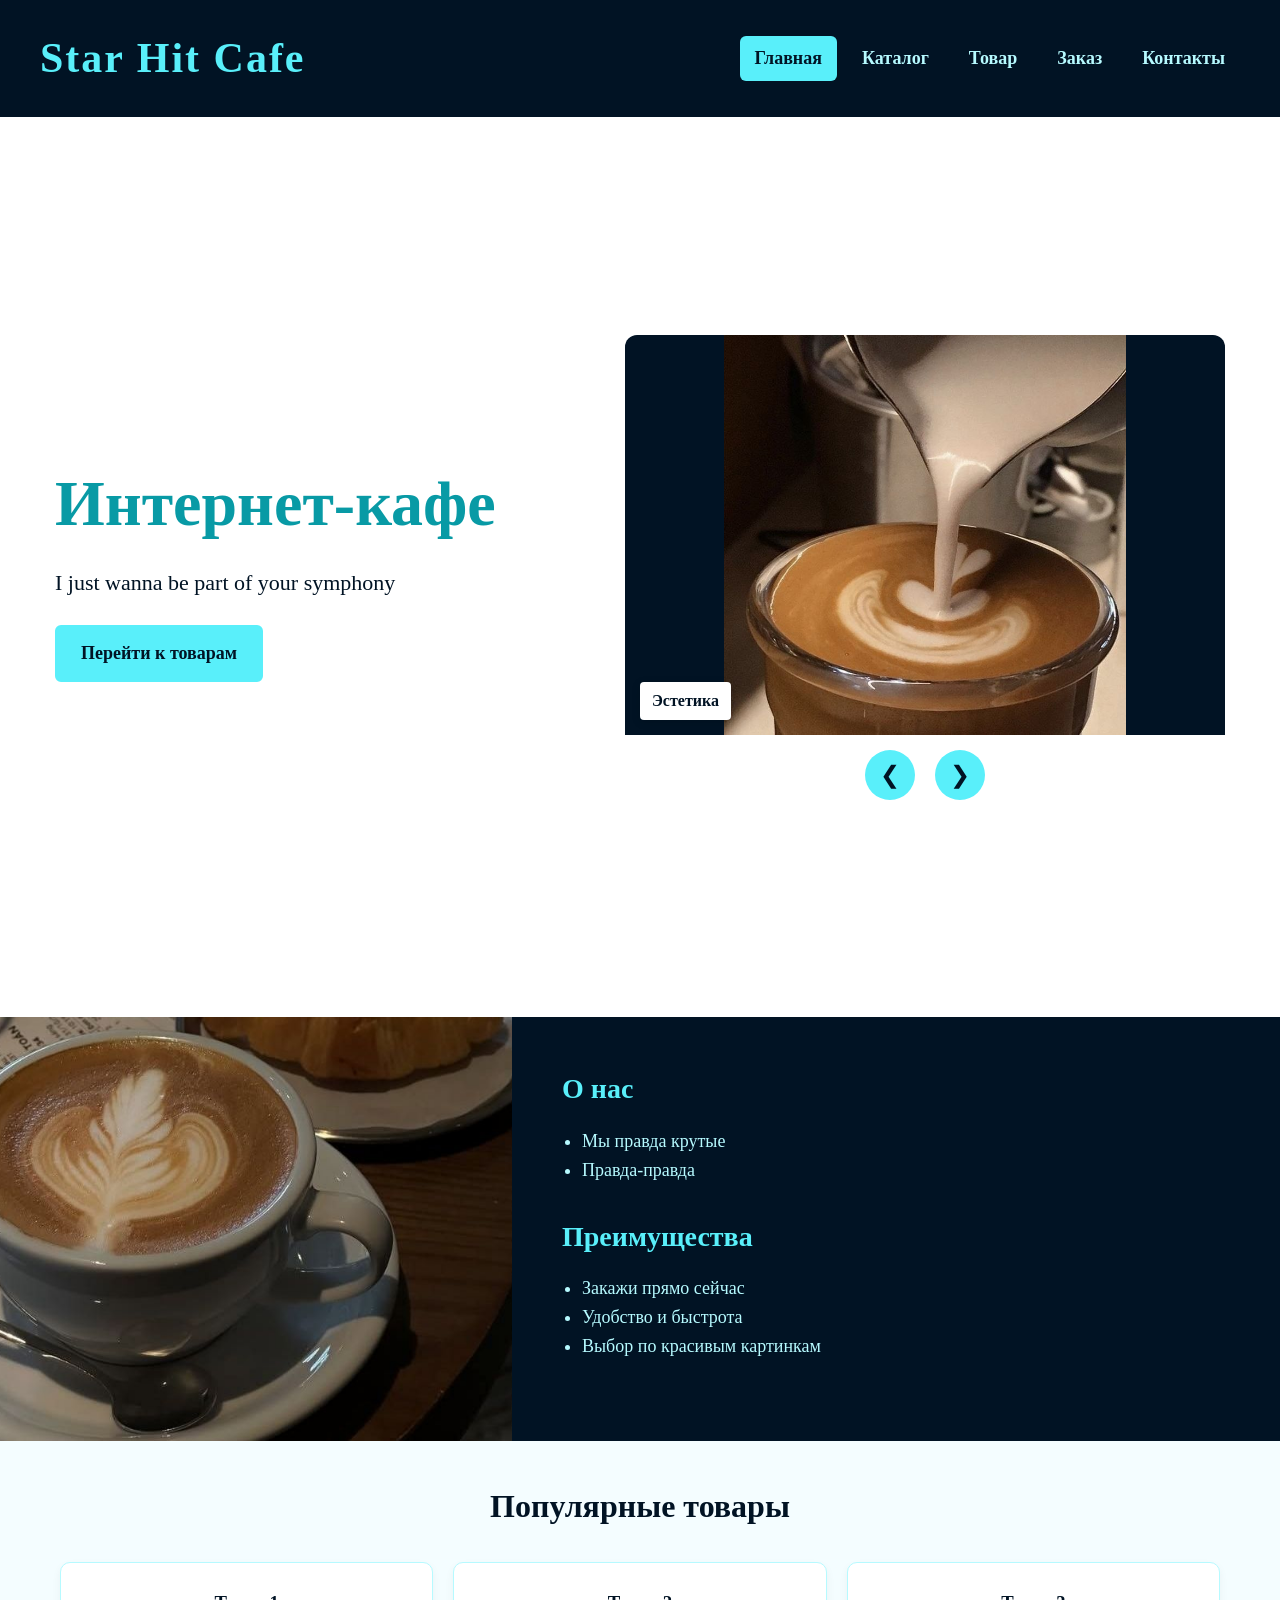
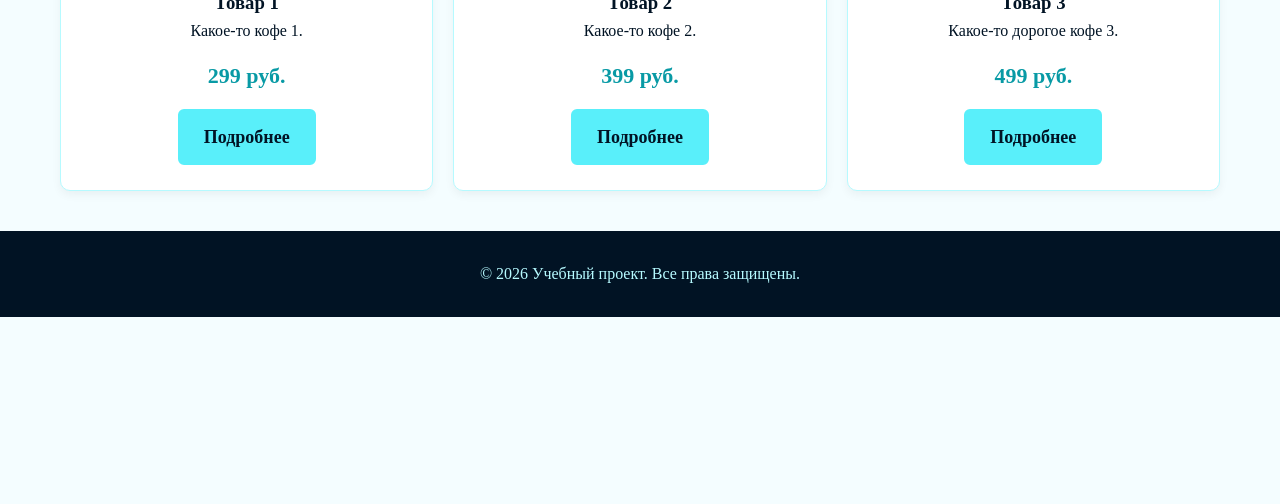
==== commit 86e25b13: "feat: lz" ====
--- a/index.html
+++ b/index.html
@@ -59,7 +59,10 @@
 
     <section class="info-section">
       <div class="info-img-container">
-        <img src="images/coffee-4.jpg" alt="Наш кофе" class="info-img">
+        <picture>
+          <source media="(max-width: 767px)" srcset="images/coffee-4(1).jpg">
+          <img src="images/coffee-4.jpg" alt="Наш кофе" class="info-img">
+        </picture>
       </div>
       <div class="info-content">
         <h2>О нас</h2>
--- a/css/style.css
+++ b/css/style.css
@@ -8,6 +8,17 @@
 }
 
 * { box-sizing: border-box; margin: 0; padding: 0; }
+
+img {
+  max-width: 100%;
+  height: auto;
+}
+
+picture {
+  display: block;
+  width: 100%;
+  height: 100%;
+}
 
 body {
   font-family: 'Garamond', 'Times New Roman', serif;
@@ -84,17 +95,30 @@
 .hero-title { font-size: 48px; color: var(--color-primary-dark); margin-bottom: 10px; }
 .hero-desc { font-size: 22px; margin-bottom: 25px; color: var(--color-text); }
 
-.carousel-container { position: relative; max-width: 800px; margin: 0 auto; width: 100%; overflow: hidden; border-radius: 12px; }
+.carousel-container { position: relative; max-width: 800px; margin: 0 auto; width: 100%; border-radius: 12px; overflow: hidden; }
 .carousel-track { display: flex; transition: transform 0.5s ease-in-out; }
 .carousel-item { min-width: 100%; position: relative; }
-.carousel-img { width: 100%; height: 400px; object-fit: cover; display: block; }
+.carousel-img { 
+  width: 100%; 
+  height: 400px; 
+  object-fit: contain; 
+  background-color: var(--color-surface); 
+  display: block; 
+}
 .carousel-caption { position: absolute; bottom: 15px; left: 15px; background: #ffffff; color: var(--color-surface); padding: 6px 12px; border-radius: 4px; font-weight: bold; box-shadow: 0 2px 8px rgba(0,0,0,0.15); }
 .carousel-controls { display: flex; justify-content: center; gap: 20px; margin-top: 15px; }
 .carousel-btn { background: var(--color-primary); border: none; color: var(--color-text); font-size: 24px; width: 50px; height: 50px; border-radius: 50%; cursor: pointer; }
 
 .info-section { display: flex; flex-direction: column; background: var(--color-surface); color: var(--color-border); width: 100%; }
-.info-img-container { width: 100%; height: 300px; }
-.info-img { width: 100%; height: 100%; object-fit: cover; display: block; }
+.info-img-container { width: 100%; height: 350px; }
+.info-img { 
+  width: 100%; 
+  height: 100%; 
+  object-fit: cover; 
+  object-position: center;
+  display: block; 
+  padding: 0; 
+}
 .info-content { padding: 40px 20px; max-width: 800px; margin: 0 auto; }
 .info-content h2 { color: var(--color-primary); margin-bottom: 15px; font-size: 28px; }
 .info-list { margin-left: 20px; margin-bottom: 30px; font-size: 18px; }
@@ -114,8 +138,24 @@
 .contact-info, .contact-feedback { background: #fff; padding: 30px; border-radius: 10px; border: 1px solid var(--color-border); }
 .contact-info h2, .contact-feedback h2 { margin-bottom: 20px; color: var(--color-primary-dark); }
 
-.card-img { width: 100%; height: 200px; object-fit: cover; border-radius: 8px; margin-bottom: 15px; }
-.main-img { width: 100%; max-height: 400px; object-fit: cover; border-radius: 12px; }
+.card-img { 
+  width: 100%; 
+  height: 220px; 
+  object-fit: cover; 
+  object-position: center;
+  border-radius: 8px; 
+  margin-bottom: 15px; 
+  display: block;
+}
+
+.main-img { 
+  width: 100%; 
+  height: 450px; 
+  object-fit: cover; 
+  object-position: center;
+  border-radius: 12px; 
+  display: block;
+}
 
 .site-footer { background: var(--color-surface); color: var(--color-border); text-align: center; padding: 30px 20px; }
 
@@ -129,8 +169,8 @@
 
 @media (max-width: 767px) {
   .info-img-container { height: 250px; }
-  .main-img { max-height: 300px; }
   .carousel-img { height: 250px; }
-  .card-img { height: 180px; }
+  .main-img { height: 300px; }
+  .card-img { height: 200px; }
   .product-info .btn { margin-top: 10px; width: 100%; }
-}
+}
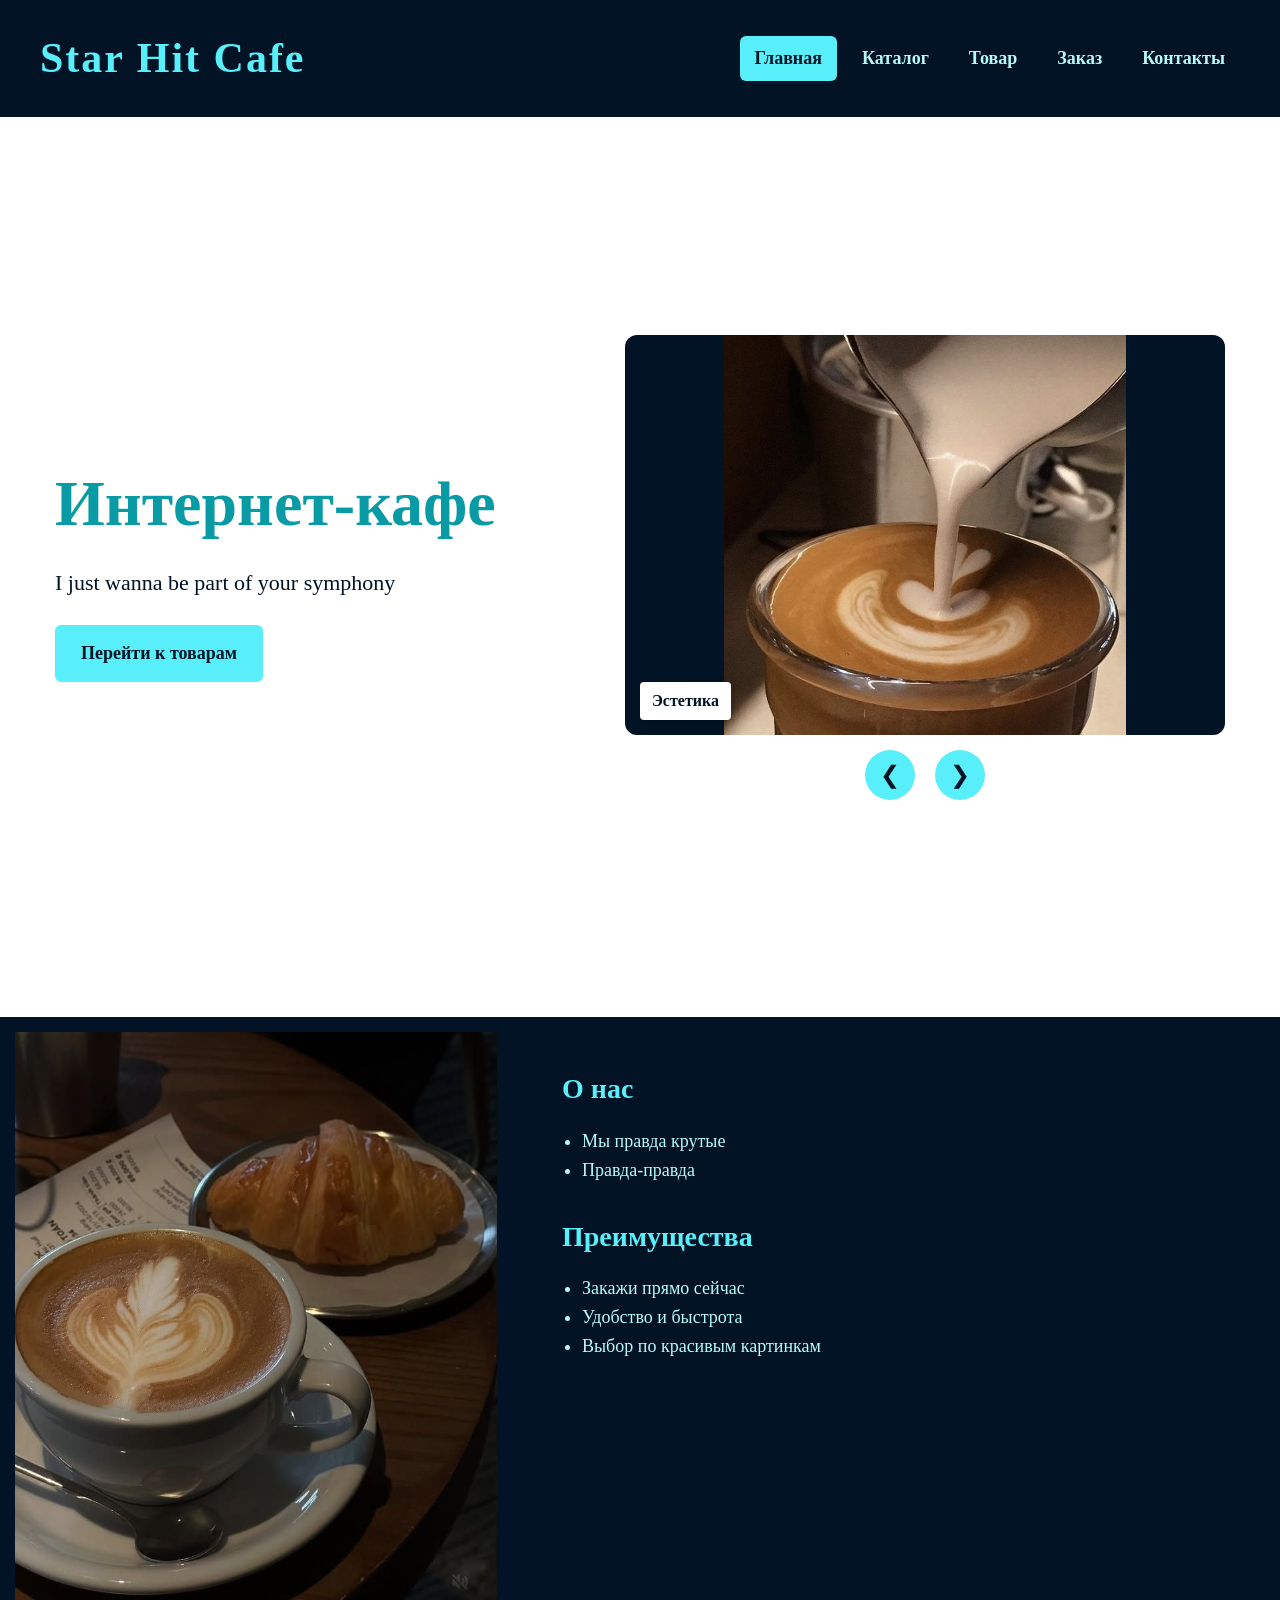
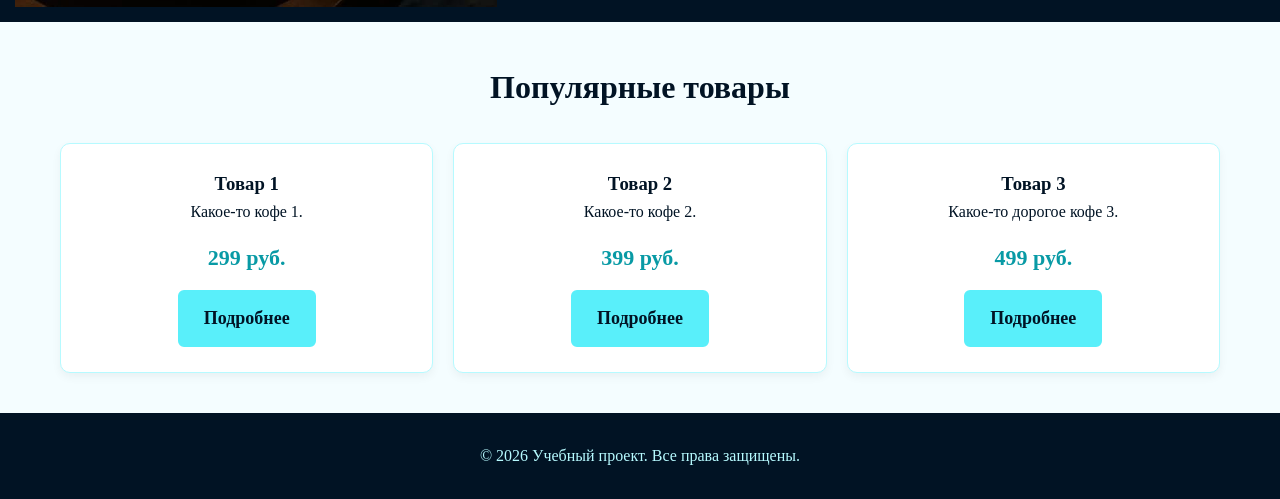
==== commit e37447c0: "feat: menu" ====
--- a/index.html
+++ b/index.html
@@ -14,7 +14,8 @@
     <div class="header-inner">
       <a class="logo" href="index.html">Star Hit Cafe</a>
       <nav class="site-nav" aria-label="Основная навигация">
-        <ul class="nav-list">
+        <button class="menu-toggle" id="menuToggle" aria-label="Открыть меню" aria-expanded="false">☰ Меню</button>
+        <ul class="nav-list" id="navList">
           <li><a href="index.html" class="nav-link active">Главная</a></li>
           <li><a href="catalog.html" class="nav-link">Каталог</a></li>
           <li><a href="product.html" class="nav-link">Товар</a></li>
@@ -86,19 +87,19 @@
           <h3>Товар 1</h3>
           <p>Какое-то кофе 1.</p>
           <p class="price">299 руб.</p>
-          <a href="product.html" class="btn">Подробнее</a>
+          <a href="product.html?id=1" class="btn">Подробнее</a>
         </article>
         <article class="product-card">
           <h3>Товар 2</h3>
           <p>Какое-то кофе 2.</p>
           <p class="price">399 руб.</p>
-          <a href="product.html" class="btn">Подробнее</a>
+          <a href="product.html?id=2" class="btn">Подробнее</a>
         </article>
         <article class="product-card">
           <h3>Товар 3</h3>
           <p>Какое-то дорогое кофе 3.</p>
           <p class="price">499 руб.</p>
-          <a href="product.html" class="btn">Подробнее</a>
+          <a href="product.html?id=3" class="btn">Подробнее</a>
         </article>
       </div>
     </section>
--- a/css/style.css
+++ b/css/style.css
@@ -52,12 +52,32 @@
 .header-inner { display: flex; flex-direction: column; align-items: center; gap: 15px; max-width: 1200px; margin: 0 auto; }
 .logo { font-size: 42px; color: var(--color-primary); text-decoration: none; font-weight: bold; letter-spacing: 2px; }
 
+.menu-toggle {
+  display: block;
+  background: var(--color-primary);
+  color: var(--color-text);
+  border: none;
+  padding: 10px 20px;
+  font-size: 18px;
+  font-weight: bold;
+  border-radius: 6px;
+  cursor: pointer;
+  width: 100%;
+  margin-bottom: 10px;
+}
+
 .nav-list {
-  display: flex;
+  display: none;
   flex-direction: column;
   gap: 10px;
   list-style: none;
+  width: 100%;
+  background: var(--color-surface);
+  padding: 15px;
+  border-radius: 8px;
 }
+
+.nav-list.active { display: flex; }
 
 .nav-link {
   color: var(--color-border);
@@ -95,30 +115,17 @@
 .hero-title { font-size: 48px; color: var(--color-primary-dark); margin-bottom: 10px; }
 .hero-desc { font-size: 22px; margin-bottom: 25px; color: var(--color-text); }
 
-.carousel-container { position: relative; max-width: 800px; margin: 0 auto; width: 100%; border-radius: 12px; overflow: hidden; }
-.carousel-track { display: flex; transition: transform 0.5s ease-in-out; }
-.carousel-item { min-width: 100%; position: relative; }
-.carousel-img { 
-  width: 100%; 
-  height: 400px; 
-  object-fit: contain; 
-  background-color: var(--color-surface); 
-  display: block; 
-}
-.carousel-caption { position: absolute; bottom: 15px; left: 15px; background: #ffffff; color: var(--color-surface); padding: 6px 12px; border-radius: 4px; font-weight: bold; box-shadow: 0 2px 8px rgba(0,0,0,0.15); }
-.carousel-controls { display: flex; justify-content: center; gap: 20px; margin-top: 15px; }
+.carousel-container { position: relative; max-width: 800px; margin: 0 auto; width: 100%; }
+.carousel-track { display: flex; transition: transform 0.5s ease-in-out; border-radius: 12px; overflow: hidden; }
+.carousel-item { min-width: 100%; position: relative; height: 400px; }
+.carousel-img { width: 100%; height: 100%; object-fit: contain; display: block; background-color: var(--color-surface); }
+.carousel-caption { position: absolute; bottom: 15px; left: 15px; background: #ffffff; color: var(--color-surface); padding: 6px 12px; border-radius: 4px; font-weight: bold; box-shadow: 0 2px 8px rgba(0,0,0,0.15); z-index: 2; }
+.carousel-controls { display: flex; justify-content: center; gap: 20px; margin-top: 15px; background: transparent; }
 .carousel-btn { background: var(--color-primary); border: none; color: var(--color-text); font-size: 24px; width: 50px; height: 50px; border-radius: 50%; cursor: pointer; }
 
 .info-section { display: flex; flex-direction: column; background: var(--color-surface); color: var(--color-border); width: 100%; }
-.info-img-container { width: 100%; height: 350px; }
-.info-img { 
-  width: 100%; 
-  height: 100%; 
-  object-fit: cover; 
-  object-position: center;
-  display: block; 
-  padding: 0; 
-}
+.info-img-container { width: 100%; height: 350px; background-color: var(--color-surface); }
+.info-img { width: 100%; height: 100%; object-fit: contain; object-position: center; display: block; padding: 15px; }
 .info-content { padding: 40px 20px; max-width: 800px; margin: 0 auto; }
 .info-content h2 { color: var(--color-primary); margin-bottom: 15px; font-size: 28px; }
 .info-list { margin-left: 20px; margin-bottom: 30px; font-size: 18px; }
@@ -138,24 +145,8 @@
 .contact-info, .contact-feedback { background: #fff; padding: 30px; border-radius: 10px; border: 1px solid var(--color-border); }
 .contact-info h2, .contact-feedback h2 { margin-bottom: 20px; color: var(--color-primary-dark); }
 
-.card-img { 
-  width: 100%; 
-  height: 220px; 
-  object-fit: cover; 
-  object-position: center;
-  border-radius: 8px; 
-  margin-bottom: 15px; 
-  display: block;
-}
-
-.main-img { 
-  width: 100%; 
-  height: 450px; 
-  object-fit: cover; 
-  object-position: center;
-  border-radius: 12px; 
-  display: block;
-}
+.card-img { width: 100%; height: 220px; object-fit: cover; object-position: center; border-radius: 8px; margin-bottom: 15px; display: block; }
+.main-img { width: 100%; height: 450px; object-fit: contain; object-position: center; border-radius: 12px; display: block; background-color: var(--color-bg); }
 
 .site-footer { background: var(--color-surface); color: var(--color-border); text-align: center; padding: 30px 20px; }
 
@@ -169,7 +160,8 @@
 
 @media (max-width: 767px) {
   .info-img-container { height: 250px; }
-  .carousel-img { height: 250px; }
+  .info-img { object-fit: contain; padding: 5px; }
+  .carousel-item { height: 250px; }
   .main-img { height: 300px; }
   .card-img { height: 200px; }
   .product-info .btn { margin-top: 10px; width: 100%; }
--- a/css/responsive.css
+++ b/css/responsive.css
@@ -1,6 +1,7 @@
 @media (min-width: 768px) {
   .header-inner { flex-direction: row; justify-content: space-between; }
-  .nav-list { flex-direction: row; }
+  .menu-toggle { display: none; }
+  .nav-list { display: flex !important; flex-direction: row; background: transparent; padding: 0; width: auto; }
   
   .products-grid { grid-template-columns: repeat(2, 1fr); }
   
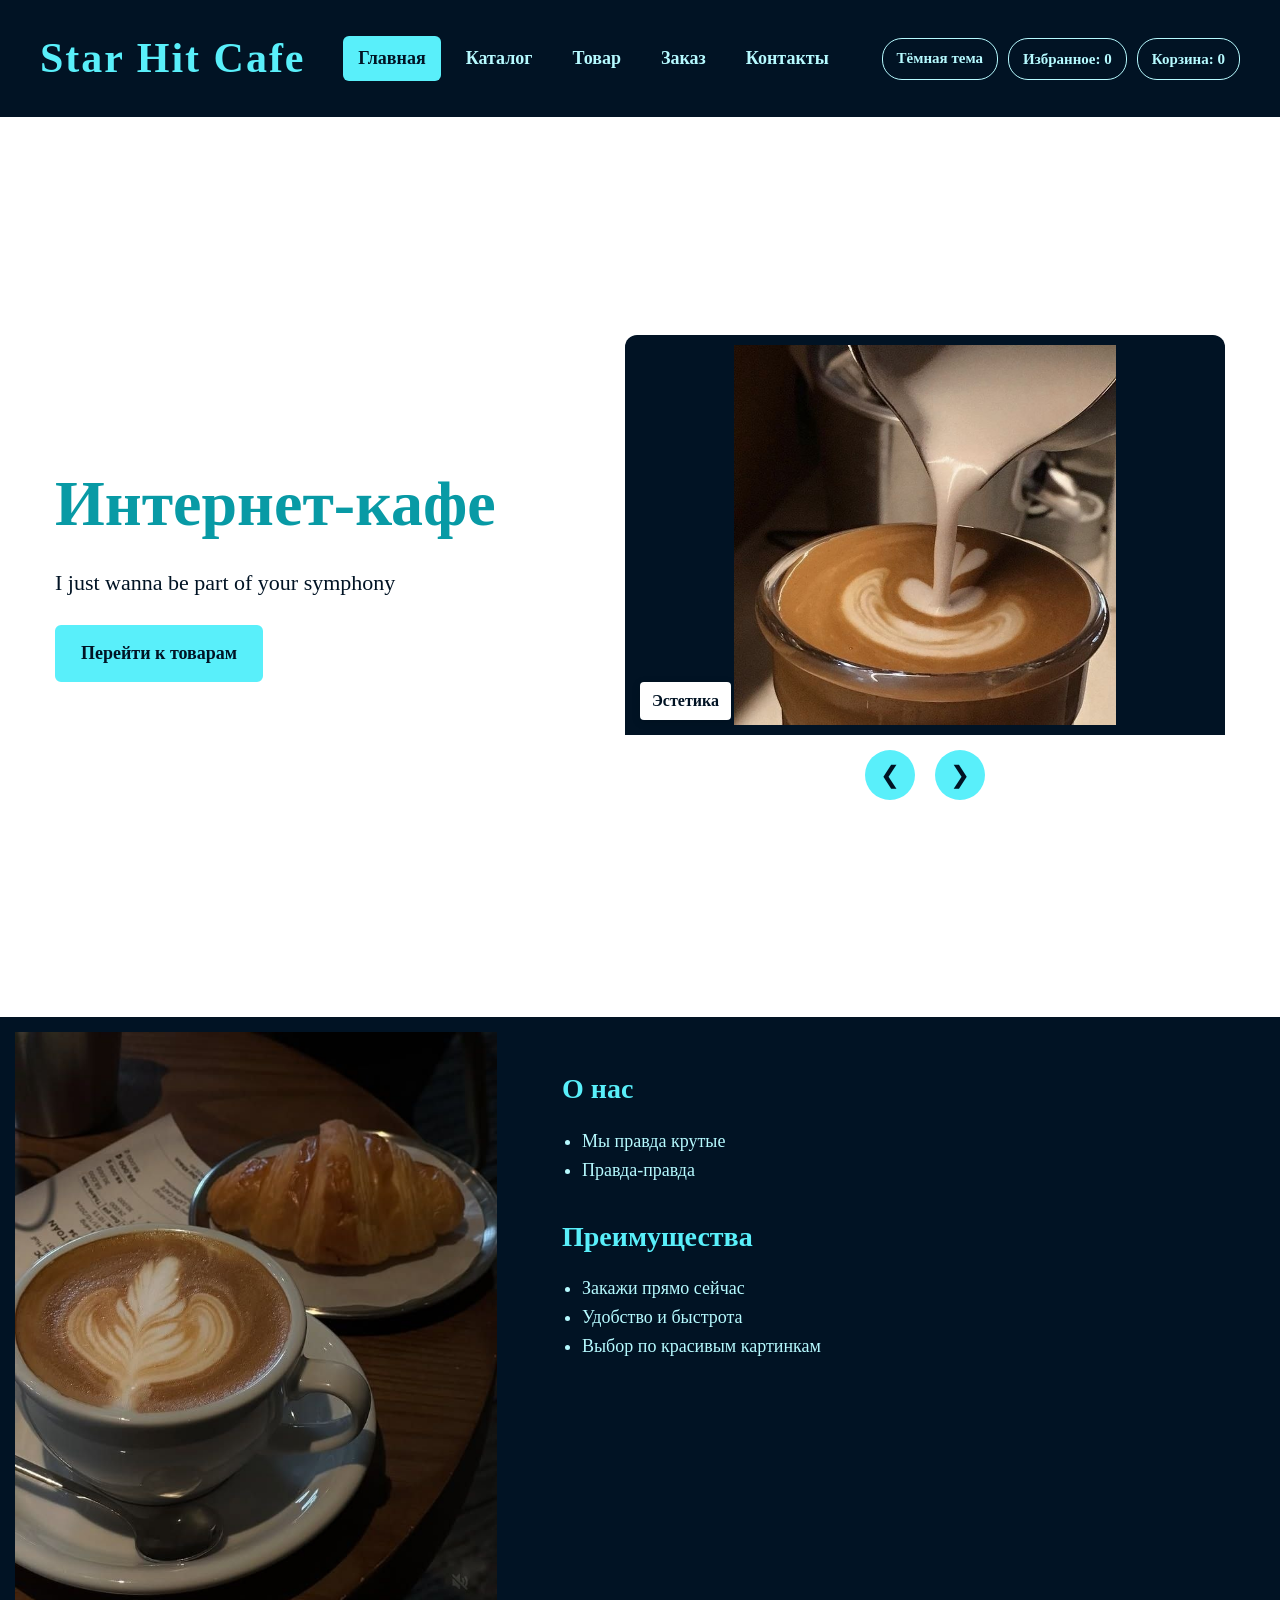
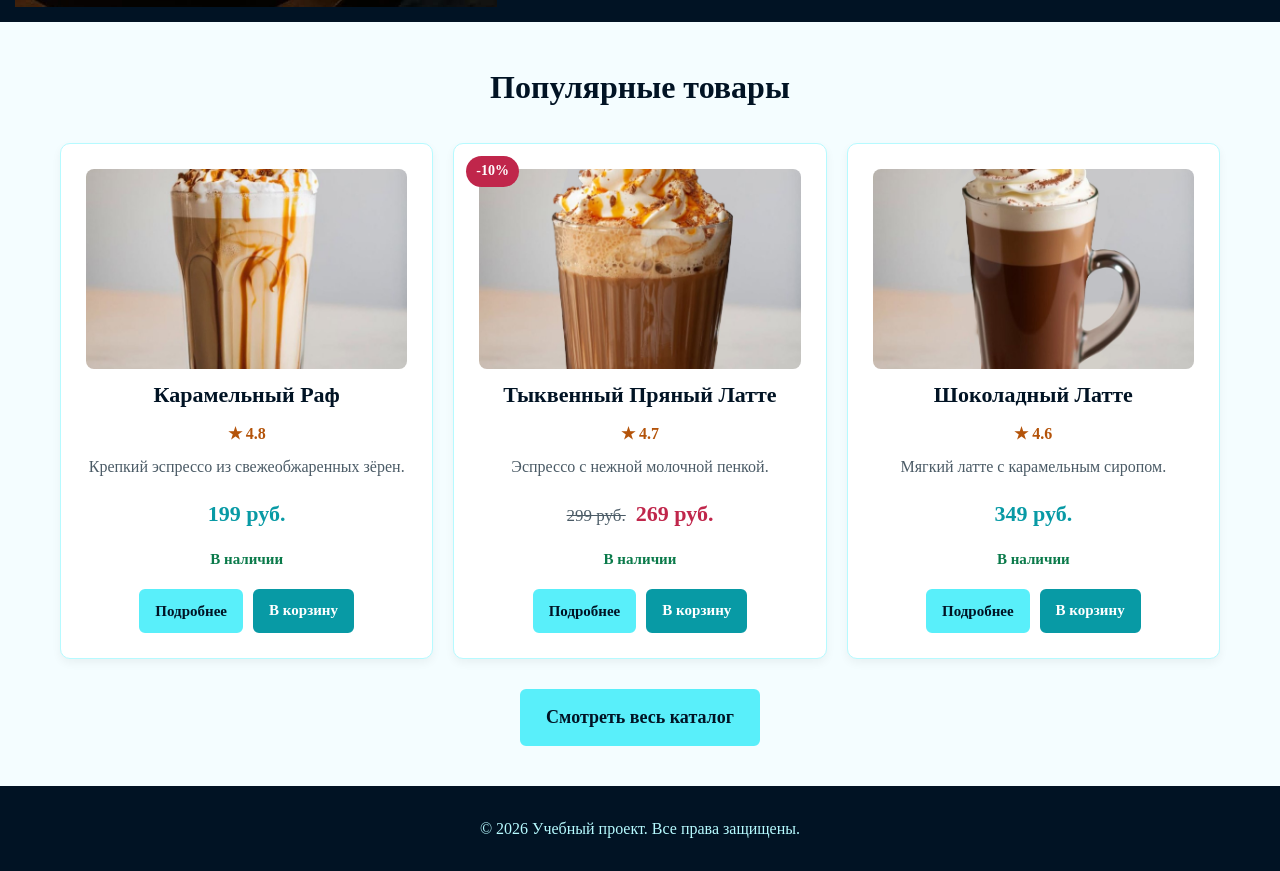
==== commit 79216ffb: "feat: 4 kr" ====
--- a/index.html
+++ b/index.html
@@ -23,6 +23,11 @@
           <li><a href="contacts.html" class="nav-link">Контакты</a></li>
         </ul>
       </nav>
+      <div class="header-actions">
+        <button class="header-action" id="themeToggle" type="button" aria-pressed="false">Тёмная тема</button>
+        <a class="header-action favorites-counter" href="catalog.html">Избранное: 0</a>
+        <a class="header-action cart-counter" href="order.html">Корзина: 0</a>
+      </div>
     </div>
   </header>
 
@@ -42,11 +47,11 @@
               <span class="carousel-caption">Эстетика</span>
             </div>
             <div class="carousel-item">
-              <img src="images/coffee-5.jpg" alt="Кофе 5" class="carousel-img">
+              <img src="images/kitty.jpg" alt="Кофе 5" class="carousel-img">
               <span class="carousel-caption">Забыл</span>
             </div>
             <div class="carousel-item">
-              <img src="images/coffee-6.jpg" alt="Кофе 6" class="carousel-img">
+              <img src="images/lodi.jpg" alt="Кофе 6" class="carousel-img">
               <span class="carousel-caption">Ну я</span>
             </div>
           </div>
@@ -61,8 +66,8 @@
     <section class="info-section">
       <div class="info-img-container">
         <picture>
-          <source media="(max-width: 767px)" srcset="images/coffee-4(1).jpg">
-          <img src="images/coffee-4.jpg" alt="Наш кофе" class="info-img">
+          <source media="(max-width: 767px)" srcset="images/oioi(1).jpg">
+          <img src="images/oioi.jpg" alt="Наш кофе" class="info-img">
         </picture>
       </div>
       <div class="info-content">
@@ -82,25 +87,10 @@
 
     <section id="popular" class="popular-section">
       <h2>Популярные товары</h2>
-      <div class="products-grid">
-        <article class="product-card">
-          <h3>Товар 1</h3>
-          <p>Какое-то кофе 1.</p>
-          <p class="price">299 руб.</p>
-          <a href="product.html?id=1" class="btn">Подробнее</a>
-        </article>
-        <article class="product-card">
-          <h3>Товар 2</h3>
-          <p>Какое-то кофе 2.</p>
-          <p class="price">399 руб.</p>
-          <a href="product.html?id=2" class="btn">Подробнее</a>
-        </article>
-        <article class="product-card">
-          <h3>Товар 3</h3>
-          <p>Какое-то дорогое кофе 3.</p>
-          <p class="price">499 руб.</p>
-          <a href="product.html?id=3" class="btn">Подробнее</a>
-        </article>
+      <p class="catalog-empty" data-popular-empty hidden>Товары пока недоступны.</p>
+      <div class="products-grid" data-popular-container></div>
+      <div class="popular-more">
+        <a class="btn" href="catalog.html">Смотреть весь каталог</a>
       </div>
     </section>
   </main>
@@ -108,6 +98,10 @@
   <footer class="site-footer">
     <p>&copy; 2026 Учебный проект. Все права защищены.</p>
   </footer>
+
+  <script src="js/data.js" defer></script>
+  <script src="js/index.js" defer></script>
+  <script src="js/theme.js" defer></script>
   <script src="js/main.js" defer></script>
 </body>
 </html>
--- a/css/style.css
+++ b/css/style.css
@@ -5,20 +5,32 @@
   --color-primary-dark: #089aa5;
   --color-surface: #011324;
   --color-border: #b6faff;
+  --color-card: #ffffff;
+  --color-muted: #4b5b66;
+  --color-danger: #c0264b;
+  --color-success: #0a7a4a;
+  --color-warning: #b45309;
+}
+
+html[data-theme="dark"] {
+  --color-bg: #071620;
+  --color-text: #e6f9fc;
+  --color-primary: #2fd3e0;
+  --color-primary-dark: #59effa;
+  --color-surface: #02121c;
+  --color-border: #1d4a55;
+  --color-card: #0c2230;
+  --color-muted: #9fb6c1;
+  --color-danger: #ff6b8b;
+  --color-success: #4ade80;
+  --color-warning: #fbbf24;
 }
 
 * { box-sizing: border-box; margin: 0; padding: 0; }
 
-img {
-  max-width: 100%;
-  height: auto;
-}
-
-picture {
-  display: block;
-  width: 100%;
-  height: 100%;
-}
+img { max-width: 100%; height: auto; }
+
+picture { display: block; width: 100%; height: 100%; }
 
 body {
   font-family: 'Garamond', 'Times New Roman', serif;
@@ -29,10 +41,11 @@
   flex-direction: column;
   min-height: 100vh;
   cursor: url('../images/cursor-normal.png'), auto;
-}
-
-a, button, .btn, input[type="submit"], input[type="reset"], .nav-link { 
-  cursor: url('../images/cursor-hover.png'), pointer; 
+  transition: background-color 0.2s, color 0.2s;
+}
+
+a, button, .btn, input[type="submit"], input[type="reset"], .nav-link {
+  cursor: url('../images/cursor-hover.png'), pointer;
 }
 
 main { flex: 1; }
@@ -91,6 +104,29 @@
 }
 .nav-link:hover, .nav-link.active { background: var(--color-primary); color: var(--color-text); }
 
+.header-actions {
+  display: flex;
+  flex-wrap: wrap;
+  gap: 10px;
+  justify-content: center;
+  width: 100%;
+}
+
+.header-action {
+  display: inline-block;
+  background: transparent;
+  color: var(--color-border);
+  border: 1px solid var(--color-border);
+  padding: 8px 14px;
+  border-radius: 20px;
+  font-family: inherit;
+  font-size: 15px;
+  font-weight: bold;
+  text-decoration: none;
+  transition: 0.2s;
+}
+.header-action:hover { background: var(--color-primary); color: var(--color-text); border-color: var(--color-primary); }
+
 .main-content { padding: 40px 20px; max-width: 1200px; margin: 0 auto; width: 100%; }
 .page-title { margin-bottom: 30px; border-bottom: 3px solid var(--color-primary); display: inline-block; font-size: 32px; }
 
@@ -109,18 +145,22 @@
   text-align: center;
 }
 .btn:hover { background: var(--color-surface); color: var(--color-primary); }
-
-.hero-section { min-height: 100vh; display: flex; flex-direction: column; background: #ffffff; color: var(--color-text); padding: 40px 20px; }
+.btn--small { padding: 8px 14px; font-size: 15px; }
+.btn--accent { background: var(--color-primary-dark); border-color: var(--color-primary-dark); color: #fff; }
+.btn--accent:hover { background: var(--color-surface); color: var(--color-primary); }
+.btn:disabled { opacity: 0.6; cursor: not-allowed; }
+
+.hero-section { min-height: 100vh; display: flex; flex-direction: column; background: var(--color-card); color: var(--color-text); padding: 40px 20px; }
 .hero-content { text-align: center; margin-bottom: 30px; }
 .hero-title { font-size: 48px; color: var(--color-primary-dark); margin-bottom: 10px; }
 .hero-desc { font-size: 22px; margin-bottom: 25px; color: var(--color-text); }
 
-.carousel-container { position: relative; max-width: 800px; margin: 0 auto; width: 100%; }
-.carousel-track { display: flex; transition: transform 0.5s ease-in-out; border-radius: 12px; overflow: hidden; }
-.carousel-item { min-width: 100%; position: relative; height: 400px; }
-.carousel-img { width: 100%; height: 100%; object-fit: contain; display: block; background-color: var(--color-surface); }
-.carousel-caption { position: absolute; bottom: 15px; left: 15px; background: #ffffff; color: var(--color-surface); padding: 6px 12px; border-radius: 4px; font-weight: bold; box-shadow: 0 2px 8px rgba(0,0,0,0.15); z-index: 2; }
-.carousel-controls { display: flex; justify-content: center; gap: 20px; margin-top: 15px; background: transparent; }
+.carousel-container { position: relative; max-width: 800px; margin: 0 auto; width: 100%; overflow: hidden; border-radius: 12px; }
+.carousel-track { display: flex; transition: transform 0.5s ease-in-out; }
+.carousel-item { min-width: 100%; position: relative; height: 400px; background-color: var(--color-surface); }
+.carousel-img { position: absolute; top: 0; left: 0; width: 100%; height: 100%; object-fit: contain; padding: 10px; }
+.carousel-caption { position: absolute; bottom: 15px; left: 15px; background: var(--color-card); color: var(--color-surface); padding: 6px 12px; border-radius: 4px; font-weight: bold; box-shadow: 0 2px 8px rgba(0,0,0,0.15); z-index: 2; }
+.carousel-controls { display: flex; justify-content: center; gap: 20px; margin-top: 15px; }
 .carousel-btn { background: var(--color-primary); border: none; color: var(--color-text); font-size: 24px; width: 50px; height: 50px; border-radius: 50%; cursor: pointer; }
 
 .info-section { display: flex; flex-direction: column; background: var(--color-surface); color: var(--color-border); width: 100%; }
@@ -132,17 +172,211 @@
 
 .popular-section { padding: 40px 20px; max-width: 1200px; margin: 0 auto; }
 .popular-section h2 { text-align: center; margin-bottom: 30px; font-size: 32px; }
+.popular-more { text-align: center; margin-top: 30px; }
+
 .products-grid { display: grid; grid-template-columns: 1fr; gap: 20px; }
-.product-card { background: #fff; padding: 25px; border-radius: 10px; border: 1px solid var(--color-border); text-align: center; box-shadow: 0 4px 10px rgba(0,0,0,0.05); }
+
+.product-card {
+  position: relative;
+  background: var(--color-card);
+  padding: 25px;
+  border-radius: 10px;
+  border: 1px solid var(--color-border);
+  text-align: center;
+  box-shadow: 0 4px 10px rgba(0,0,0,0.05);
+  display: flex;
+  flex-direction: column;
+  gap: 8px;
+}
+
+.product-card__image { width: 100%; height: 200px; object-fit: cover; border-radius: 8px; display: block; }
+
+.product-card__title { font-size: 22px; }
+.product-card__rating { color: var(--color-warning); font-weight: bold; }
+.product-card__description { color: var(--color-muted); font-size: 16px; flex: 1; }
+
+.product-card__price { font-weight: bold; font-size: 22px; color: var(--color-primary-dark); margin: 8px 0; display: flex; justify-content: center; gap: 10px; align-items: baseline; }
+.product-card__price-old { text-decoration: line-through; color: var(--color-muted); font-size: 17px; font-weight: normal; }
+.product-card__price-new { color: var(--color-danger); }
+
+.product-card__status { font-size: 15px; font-weight: bold; color: var(--color-success); }
+.product-card__status.is-unavailable { color: var(--color-danger); }
+
+.product-card__badge {
+  position: absolute;
+  top: 12px; left: 12px;
+  background: var(--color-danger);
+  color: #fff;
+  font-weight: bold;
+  font-size: 14px;
+  padding: 4px 10px;
+  border-radius: 20px;
+  z-index: 2;
+}
+
+.product-card__favorite {
+  position: absolute;
+  top: 12px; right: 12px;
+  width: 38px; height: 38px;
+  border-radius: 50%;
+  border: 1px solid var(--color-border);
+  background: var(--color-card);
+  color: var(--color-primary-dark);
+  font-size: 20px;
+  line-height: 1;
+  z-index: 2;
+}
+.product-card__favorite.is-active { background: var(--color-primary); color: var(--color-text); }
+
+.product-card__actions { display: flex; gap: 10px; justify-content: center; margin-top: 10px; }
+
+.catalog-controls {
+  display: grid;
+  gap: 18px;
+  background: var(--color-card);
+  border: 1px solid var(--color-border);
+  border-radius: 12px;
+  padding: 22px;
+  margin-bottom: 22px;
+}
+
+.catalog-controls__group { display: flex; flex-direction: column; gap: 8px; }
+.catalog-controls__group label { font-weight: bold; font-size: 15px; }
+.catalog-controls__input,
+.catalog-controls__select {
+  padding: 12px;
+  border: 1px solid var(--color-border);
+  border-radius: 8px;
+  font-family: inherit;
+  font-size: 16px;
+  background: var(--color-bg);
+  color: var(--color-text);
+}
+
+.catalog-count { font-weight: bold; margin-bottom: 12px; color: var(--color-muted); }
+.catalog-empty { padding: 20px; text-align: center; font-size: 18px; color: var(--color-danger); font-weight: bold; }
+
+.pagination { display: flex; flex-wrap: wrap; gap: 8px; justify-content: center; margin-top: 24px; }
+.pagination__btn {
+  min-width: 40px;
+  padding: 8px 12px;
+  border: 1px solid var(--color-border);
+  background: var(--color-card);
+  color: var(--color-text);
+  border-radius: 8px;
+  font-family: inherit;
+  font-size: 16px;
+  font-weight: bold;
+}
+.pagination__btn.is-active { background: var(--color-primary); border-color: var(--color-primary); }
+
 .price { font-weight: bold; font-size: 22px; color: var(--color-primary-dark); margin: 15px 0; }
-
-.order-form { display: grid; gap: 20px; background: #fff; padding: 30px; border-radius: 10px; border: 1px solid var(--color-border); }
+.product-detail__price-old { text-decoration: line-through; color: var(--color-muted); font-size: 20px; margin-right: 10px; }
+.product-detail__price-new { color: var(--color-danger); }
+.product-detail__rating { color: var(--color-warning); font-weight: bold; font-size: 20px; }
+.product-detail__status { font-weight: bold; color: var(--color-success); }
+.product-detail__status.is-unavailable { color: var(--color-danger); }
+
+.order-form { display: grid; gap: 20px; background: var(--color-card); padding: 30px; border-radius: 10px; border: 1px solid var(--color-border); }
 .form-group { display: flex; flex-direction: column; gap: 8px; }
-.order-form input, .order-form select, .order-form textarea { padding: 12px; border: 1px solid var(--color-border); border-radius: 6px; font-family: inherit; font-size: 16px; }
+.order-form input, .order-form select, .order-form textarea {
+  padding: 12px;
+  border: 1px solid var(--color-border);
+  border-radius: 6px;
+  font-family: inherit;
+  font-size: 16px;
+  background: var(--color-bg);
+  color: var(--color-text);
+}
+.order-form input[aria-invalid="true"], .order-form select[aria-invalid="true"] { border-color: var(--color-danger); }
 .checkbox-label { display: flex; align-items: center; gap: 10px; font-size: 16px; }
+.form-error { color: var(--color-danger); font-size: 14px; min-height: 18px; }
+.form-message { text-align: center; font-weight: bold; min-height: 24px; }
+.form-message.is-error { color: var(--color-danger); }
+.form-message.is-success { color: var(--color-success); }
+
+.order-subtitle { margin: 30px 0 16px; }
+
+.cart-section { background: var(--color-card); border: 1px solid var(--color-border); border-radius: 12px; padding: 22px; margin-bottom: 26px; }
+.cart-section h2 { margin-bottom: 16px; }
+.cart-empty { text-align: center; color: var(--color-muted); font-size: 18px; padding: 16px 0; }
+.cart-list { display: flex; flex-direction: column; gap: 14px; }
+
+.cart-item { display: grid; grid-template-columns: 80px 1fr auto; gap: 16px; align-items: center; border: 1px solid var(--color-border); border-radius: 10px; padding: 12px; }
+.cart-item__image { width: 80px; height: 80px; object-fit: cover; border-radius: 8px; }
+.cart-item__info { display: flex; flex-direction: column; gap: 6px; }
+.cart-item__title { font-size: 18px; }
+.cart-item__price { font-weight: bold; color: var(--color-primary-dark); }
+.cart-item__controls { display: flex; align-items: center; gap: 10px; }
+.cart-item__btn {
+  width: 32px; height: 32px;
+  border-radius: 6px;
+  border: 1px solid var(--color-border);
+  background: var(--color-bg);
+  color: var(--color-text);
+  font-size: 18px;
+  font-weight: bold;
+}
+.cart-item__quantity { min-width: 24px; text-align: center; font-weight: bold; }
+.cart-item__remove {
+  width: 36px; height: 36px;
+  border-radius: 50%;
+  border: 1px solid var(--color-border);
+  background: transparent;
+  color: var(--color-danger);
+  font-size: 22px;
+  line-height: 1;
+}
+
+.cart-promo { margin-top: 20px; display: flex; flex-direction: column; gap: 8px; }
+.cart-promo__row { display: flex; gap: 10px; flex-wrap: wrap; }
+.cart-promo__input { flex: 1; min-width: 180px; padding: 12px; border: 1px solid var(--color-border); border-radius: 8px; font-family: inherit; font-size: 16px; background: var(--color-bg); color: var(--color-text); }
+.promo-message { font-weight: bold; min-height: 20px; }
+.promo-message.is-error { color: var(--color-danger); }
+.promo-message.is-success { color: var(--color-success); }
+
+.cart-summary { margin-top: 20px; border-top: 2px solid var(--color-border); padding-top: 16px; display: flex; flex-direction: column; gap: 8px; }
+.cart-summary__line { font-size: 18px; }
+.cart-summary__line--discount { color: var(--color-success); }
+.cart-summary__line--total { font-weight: bold; font-size: 24px; color: var(--color-primary-dark); }
+
+.modal {
+  border: none;
+  border-radius: 14px;
+  padding: 0;
+  max-width: 800px;
+  width: calc(100% - 40px);
+  background: var(--color-card);
+  color: var(--color-text);
+}
+.modal::backdrop { background: rgba(0, 0, 0, 0.55); }
+.modal__close {
+  position: absolute;
+  top: 10px; right: 10px;
+  width: 38px; height: 38px;
+  border-radius: 50%;
+  border: 1px solid var(--color-border);
+  background: var(--color-card);
+  color: var(--color-text);
+  font-size: 22px;
+  line-height: 1;
+  z-index: 2;
+}
+.modal__content { display: flex; flex-direction: column; gap: 20px; padding: 24px; }
+.modal__image { width: 100%; max-height: 320px; object-fit: contain; background: var(--color-bg); border-radius: 10px; }
+.modal__info { display: flex; flex-direction: column; gap: 10px; }
+.modal__title { font-size: 26px; }
+.modal__rating { color: var(--color-warning); font-weight: bold; }
+.modal__description { color: var(--color-muted); }
+.modal__price { font-weight: bold; font-size: 22px; color: var(--color-primary-dark); display: flex; gap: 10px; align-items: baseline; }
+.modal__price-old { text-decoration: line-through; color: var(--color-muted); font-size: 17px; font-weight: normal; }
+.modal__price-new { color: var(--color-danger); }
+.modal__status { font-weight: bold; color: var(--color-success); }
+.modal__status.is-unavailable { color: var(--color-danger); }
+.modal__table { margin-top: 8px; }
 
 .contacts-layout { display: flex; flex-direction: column; gap: 30px; margin-top: 20px; }
-.contact-info, .contact-feedback { background: #fff; padding: 30px; border-radius: 10px; border: 1px solid var(--color-border); }
+.contact-info, .contact-feedback { background: var(--color-card); padding: 30px; border-radius: 10px; border: 1px solid var(--color-border); }
 .contact-info h2, .contact-feedback h2 { margin-bottom: 20px; color: var(--color-primary-dark); }
 
 .card-img { width: 100%; height: 220px; object-fit: cover; object-position: center; border-radius: 8px; margin-bottom: 15px; display: block; }
@@ -152,8 +386,8 @@
 
 .styled-table { width: 100%; border-collapse: collapse; margin-top: 20px; }
 .styled-table th { background-color: var(--color-surface); color: var(--color-primary); padding: 15px; text-align: left; font-size: 18px; }
-.styled-table td { padding: 12px 15px; border-bottom: 1px solid var(--color-border); background-color: #fff; }
-.styled-table tr:nth-child(even) td { background-color: #f4fdff; }
+.styled-table td { padding: 12px 15px; border-bottom: 1px solid var(--color-border); background-color: var(--color-card); }
+.styled-table tr:nth-child(even) td { background-color: var(--color-bg); }
 .styled-table caption { text-align: left; font-size: 24px; font-weight: bold; color: var(--color-primary-dark); margin-bottom: 15px; }
 
 .product-info { padding: 20px 0; display: flex; flex-direction: column; gap: 15px; }
@@ -165,4 +399,7 @@
   .main-img { height: 300px; }
   .card-img { height: 200px; }
   .product-info .btn { margin-top: 10px; width: 100%; }
+  .cart-item { grid-template-columns: 60px 1fr; }
+  .cart-item__remove { grid-column: 1 / -1; justify-self: end; }
+  .modal__content { padding: 16px; }
 }
--- a/css/responsive.css
+++ b/css/responsive.css
@@ -1,31 +1,144 @@
 @media (min-width: 768px) {
-  .header-inner { flex-direction: row; justify-content: space-between; }
-  .menu-toggle { display: none; }
-  .nav-list { display: flex !important; flex-direction: row; background: transparent; padding: 0; width: auto; }
-  
-  .products-grid { grid-template-columns: repeat(2, 1fr); }
-  
-  .info-section { flex-direction: row; }
-  .info-img-container { width: 40%; height: auto; min-height: 400px; }
-  .info-content { flex: 1; padding: 50px; }
-  
-  .order-form { grid-template-columns: repeat(2, 1fr); }
-  .full-width { grid-column: 1 / -1; }
-  .form-actions { display: flex; justify-content: center; }
+  .header-inner {
+    flex-direction: row;
+    justify-content: space-between;
+    flex-wrap: wrap;
+  }
 
-  .contacts-layout { flex-direction: row; align-items: flex-start; }
-  .contact-info { flex: 0 0 35%; }
-  .contact-feedback { flex: 1; }
+  .menu-toggle {
+    display: none !important;
+  }
+
+  .nav-list {
+    display: flex !important;
+    flex-direction: row;
+    background: transparent;
+    padding: 0;
+    width: auto;
+  }
+
+  .header-actions {
+    width: auto;
+    justify-content: flex-end;
+  }
+
+  .products-grid {
+    grid-template-columns: repeat(2, 1fr);
+  }
+
+  .catalog-controls {
+    grid-template-columns: repeat(3, 1fr);
+    align-items: end;
+  }
+
+  .info-section {
+    flex-direction: row;
+  }
+
+  .info-img-container {
+    width: 40%;
+    height: auto;
+    min-height: 400px;
+  }
+
+  .info-content {
+    flex: 1;
+    padding: 50px;
+  }
+
+  .order-form {
+    grid-template-columns: repeat(2, 1fr);
+  }
+
+  .full-width {
+    grid-column: 1 / -1;
+  }
+
+  .form-actions {
+    display: flex;
+    justify-content: center;
+  }
+
+  .contacts-layout {
+    flex-direction: row;
+    align-items: flex-start;
+  }
+
+  .contact-info {
+    flex: 0 0 35%;
+  }
+
+  .contact-feedback {
+    flex: 1;
+  }
+
+  .modal__content {
+    flex-direction: row;
+    align-items: flex-start;
+  }
+
+  .modal__image {
+    flex: 0 0 45%;
+    max-height: 420px;
+  }
+
+  .modal__info {
+    flex: 1;
+  }
 }
 
 @media (min-width: 1024px) {
-  .products-grid { grid-template-columns: repeat(3, 1fr); }
-  .hero-section { flex-direction: row; align-items: center; justify-content: space-around; }
-  .hero-content { text-align: left; flex: 1; max-width: 500px; margin-bottom: 0; }
-  .hero-title { font-size: 64px; }
-  .carousel-container { flex: 1; max-width: 600px; margin: 0; }
-  
-  .product-detail { display: flex; flex-direction: row; gap: 40px; align-items: flex-start; }
-  .product-info { flex: 1; }
-  .product-image { flex: 0 0 40%; }
+  .products-grid {
+    grid-template-columns: repeat(3, 1fr);
+  }
+
+  .hero-section {
+    flex-direction: row;
+    align-items: center;
+    justify-content: space-around;
+  }
+
+  .hero-content {
+    text-align: left;
+    flex: 1;
+    max-width: 500px;
+    margin-bottom: 0;
+  }
+
+  .hero-title {
+    font-size: 64px;
+  }
+
+  .carousel-container {
+    flex: 1;
+    max-width: 600px;
+    margin: 0;
+  }
+
+  .product-detail {
+    display: flex;
+    flex-direction: row;
+    gap: 40px;
+    align-items: flex-start;
+  }
+
+  .product-info {
+    flex: 1;
+    display: flex;
+    flex-direction: column;
+    gap: 20px;
+  }
+
+  .product-image {
+    flex: 0 0 45%;
+  }
+
+  .product-image .main-img {
+    width: 100%;
+    height: auto;
+    max-height: 500px;
+    object-fit: contain;
+    background-color: var(--color-surface);
+    border-radius: 12px;
+  }
 }
